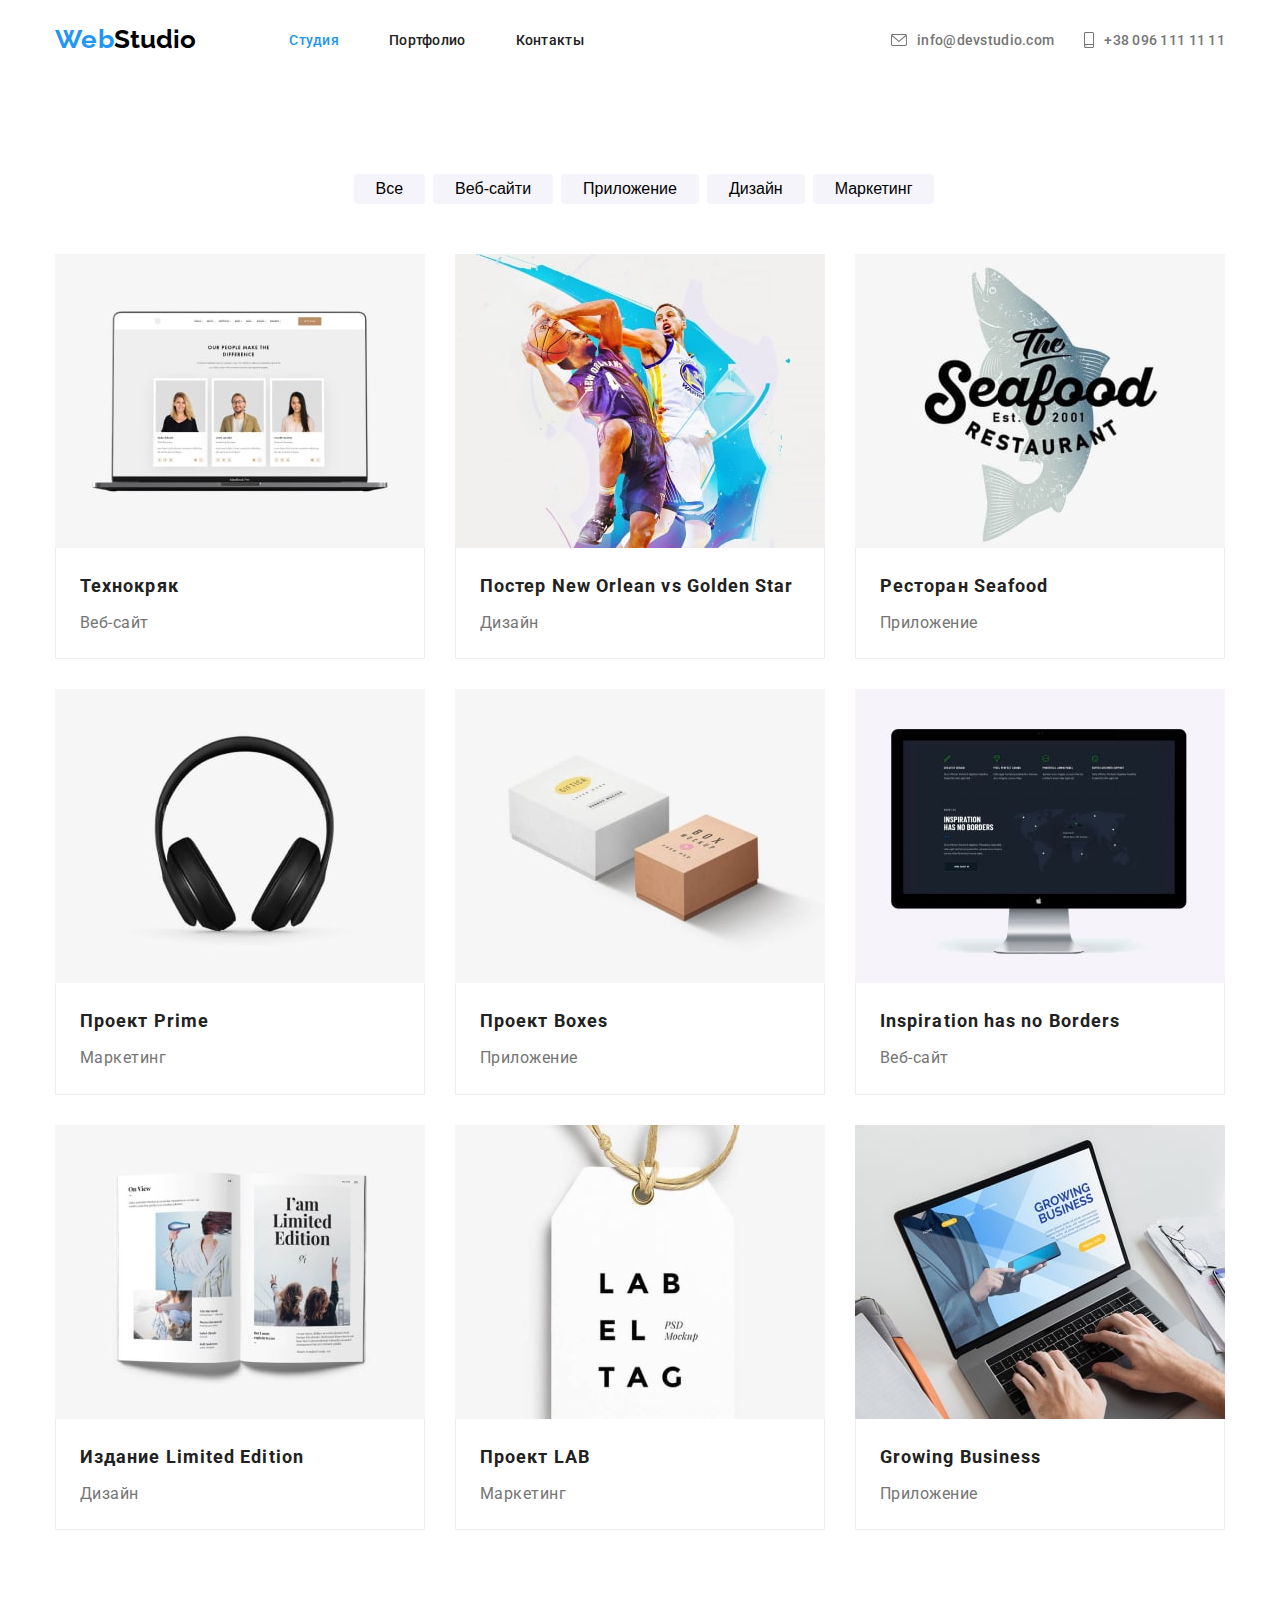
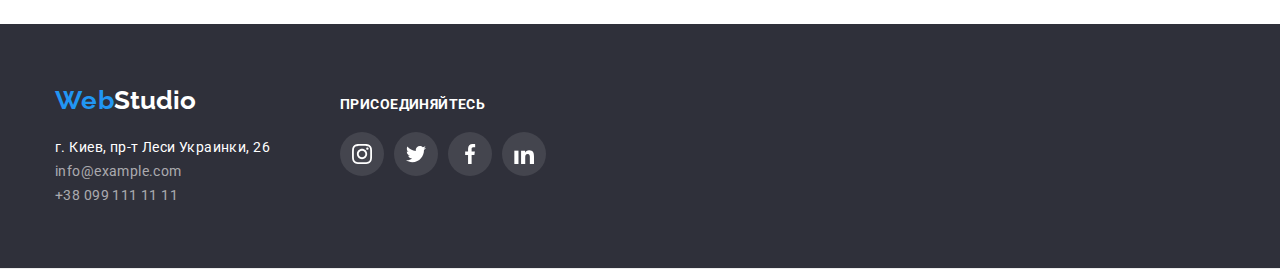
==== portfolio.html @ 3ed00088 "Add files via upload" ====
<!DOCTYPE html>
<html lang="en">
  <head>
    <meta charset="UTF-8" />
    <meta http-equiv="X-UA-Compatible" content="IE=edge" />
    <meta name="viewport" content="width=device-width, initial-scale=1.0" />
    <title>Document</title>
    <link rel="stylesheet" href="node_modules/modern-normalize/modern-normalize.css">
    <link rel="stylesheet" href="css/styles.css" />
       <link rel="stylesheet" href="node_modules/modern-normalize/modern-normalize.css">
 <link rel="preconnect" href="https://fonts.googleapis.com">
<link rel="preconnect" href="https://fonts.gstatic.com" crossorigin>
<link href="https://fonts.googleapis.com/css2?family=Raleway:wght@700&family=Roboto:wght@400;500;700;900&display=swap" rel="stylesheet">
  </head>
  <body>
        <header class="header">
 <div class="header-container">
      <nav class="nav">
        <a class="logo" href="#"><span class="logo-akcent">Web</span>Studio</a>
        <ul class="nav-list list ">
          <li><a class="nav-link active" href="./index.html">Студия</a></li>
          <li><a class="nav-link" href="./portfolio.html">Портфолио</a></li>
          <li><a class="nav-link" href="">Контакты</a></li>
        </ul>
      </nav>
      <ul class="contact-list">
        <li class="contact-item"> 
          <a class="contact-link" href=mailto:info@devstudio.com"
          > <svg class="contact-icon" width="16" height="12">
                  <use href="./images/icons.svg#icon-envelope-hover"></use>
                </svg>
          info@devstudio.com</a>  
              </li>
        <li class="contact-item">
                 <a class="contact-link" href="tel:+380961111111">  <svg class="contact-icon" width="10" height="16">
                  <use href="./images/icons.svg#icon-smartphone"></use>
                </svg> +38 096 111 11 11</a>
        </li>
      </ul>
      </div>
    <main>
      <section class="section ">
        <div class="container">
        <ul class="filter ">
          <li class="filter-item">
            <button class="filter-btn" type="button">Все</button>
          </li>
          <li class="filter-item">
            <button class="filter-btn" type="button">Веб-сайти</button>
          </li>
          <li class="filter-item">
            <button class="filter-btn" type="button">Приложение</button>
          </li>
          <li class="filter-item">
            <button class="filter-btn" type="button">Дизайн</button>
          </li>
          <li class="filter-item">
            <button class="filter-btn" type="button">Маркетинг</button>
          </li>
        </ul>
          
        <ul class="portfolio card-set">
          <li class="portfolio-item">
            <a href="">
            <img src="./images/portfolio/port_img_1.jpg" alt="презентація на ноутбуці" width="370" height="294"/>
            <div class="portfolio-text">
            <h3 class="portfolio-title">Технокряк</h3>
            <p class="portfolio-subtitle">Веб-сайт</p>
            </div>
            </a>
          </li>
          <li class="portfolio-item">
               <a href="">
            <img src="./images/portfolio/port_img_2.jpg" alt="постер" width="370" height="294"/>
             <div class="portfolio-text">
            <h3 class="portfolio-title">Постер New Orlean vs Golden Star</h3>
            <p class="portfolio-subtitle">Дизайн</p>
            </div>
           </a>
          </li>
          <li class="portfolio-item">
               <a href="">
            <img src="./images/portfolio/port_img_3.jpg" alt="ресторан" width="370" height="294"/>
             <div class="portfolio-text">
            <h3 class="portfolio-title">Ресторан Seafood</h3>
            <p class="portfolio-subtitle">Приложение</p>
            </div>
             </a>
          </li>
          <li class="portfolio-item">
               <a href="">
            <img src="./images/portfolio/port_img_4.jpg" alt="наушніки" width="370" height="294"/>
             <div class="portfolio-text">
            <h3 class="portfolio-title">Проект Prime</h3>
            <p class="portfolio-subtitle">Маркетинг</p>
            </div>
             </a>
          </li>
          <li class="portfolio-item">
               <a href="">
            <img src="./images/portfolio/port_img_5.jpg" alt="проект" width="370" height="294"/>
             <div class="portfolio-text">
            <h3 class="portfolio-title">Проект Boxes</h3>
            <p class="portfolio-subtitle">Приложение</p>
            </div>
             </a>
          </li>
          <li class="portfolio-item">
               <a href="">
            <img src="./images/portfolio/port_img_6.jpg" alt="монітор" width="370" height="294"/>
             <div class="portfolio-text">
            <h3 class="portfolio-title">Inspiration has no Borders</h3>
            <p class="portfolio-subtitle">Веб-сайт</p>
            </div>
             </a>
          </li>
          <li class="portfolio-item">
               <a href="">
            <img src="./images/portfolio/port_img_7.jpg" alt="книга" width="370" height="294"/>
             <div class="portfolio-text">
            <h3 class="portfolio-title">Издание Limited Edition</h3>
            <p class="portfolio-subtitle">Дизайн</p>
            </div>
             </a>
          </li>
          <li class="portfolio-item">
               <a href="">
            <img src="./images/portfolio/port_img_8.jpg" alt="ярлик" width="370" height="294"/>
             <div class="portfolio-text">
            <h3 class="portfolio-title">Проект LAB</h3>
            <p class="portfolio-subtitle">Маркетинг</p>
            </div>
             </a>
          </li>
          <li class="portfolio-item">
               <a href="">
            <img src="./images/portfolio/port_img_9.jpg" alt="друкує на ноутбуці" width="370" height="294"/> 
             <div class="portfolio-text">
            <h3 class="portfolio-title">Growing Business</h3>
            <p class="portfolio-subtitle">Приложение</p>
            </div>
             </a>
          </li>
        </ul>
        </div>
      </section>
    </main>
  <section class="footer">
    <footer class="container footer-all">
      <div >
      <a class="logo logo-white" href="#"><span class="logo-akcent">Web</span>Studio</a>
      <address>

        <ul >
          <li>
            <a
              class="footer-link"  target="_blank"  rel="noopener noreferrer" 
              href="https://www.google.com/maps/d/viewer?mid=10uSM3H-mIU3GznYo2szRIEphczw&hl=en_US&ll=50.42732700000001%2C30.538092&z=17"
              >г. Киев, пр-т Леси Украинки, 26</a
            >
          </li>
          <li><a class="footer-link link-transparency" href="mailto:info@example.com">info@example.com</a></li>
          <li><a class="footer-link link-transparency" href="tel:+380991111111">+38 099 111 11 11</a></li>
        </ul>
      </address>
      </div>
      <div class="footer-soc">
        <h2 class="footer-soc-title"> присоединяйтесь</h2>
       <ul class="team-soc-list">
              <li class="team-soc-item"><a href="" class="team-soc-link">
                <svg class="team-soc-icon icon-white" width="20" height="20">
                  <use href="./images/icons.svg#icon-team_logo_1"></use>
                </svg>
              </a></li>
              <li class="team-soc-item"><a href="" class="team-soc-link">
                 <svg class="team-soc-icon icon-white" width="20" height="20">
                  <use href="./images/icons.svg#icon-team_logo_2"></use>
                </svg>
              </a></li>
              <li class="team-soc-item"><a href="" class="team-soc-link">
                 <svg class="team-soc-icon icon-white" width="20" height="20">
                  <use href="./images/icons.svg#icon-team_logo_3"></use>
                </svg>
              </a></li>
              <li class="team-soc-item"><a href="" class="team-soc-link">
                 <svg class="team-soc-icon icon-white" width="20" height="20">
                  <use href="./images/icons.svg#icon-team_logo_4"></use>
                </svg>
              </a></li>
             </ul>
      </div>
    </footer>
    </section>
  </body>
</html>
---- css/styles.css ----
:root {
  --main-text-color: #757575;
  --additional-text-color: #212121;
  --accent-color: #2196f3;
  --white: #ffffff;
  --card-gap: 30px;
  --card-item: 3;
}
* {
  box-sizing: border-box;
}
/* font-family: 'Raleway', sans-serif; */
/* font-family: 'Roboto', sans-serif; */
body,
html {
  font-family: "Roboto";
  background-color: #ffffff;
  color: var(--main-text-color);
  margin: 0;
  padding: 0;
  box-sizing: border-box;
}

button {
  cursor: pointer;
}

a {
  text-decoration: none;
}

p,
h1,
h2,
h3,
h4,
h5,
h6,
ul {
  margin: 0;
  padding: 0;
}

ul {
  list-style: none;
}

img {
  display: block;
  min-width: 100px;
  height: auto;
}

.card-set {
  display: flex;
  flex-wrap: wrap;
  gap: var(--card-gap);
}

.logo {
  font-family: "Raleway", sans-serif;
  font-weight: 700;
  font-size: 26px;
  text-decoration: none;
  color: #000000;
}

.logo-akcent {
  font-family: "Raleway";
  font-weight: 700;
  font-size: 26px;
  line-height: 1.2;
  letter-spacing: 0.03em;
  color: var(--accent-color);
}

.logo-white {
  color: var(--white);
  margin-bottom: 20px;
  display: block;
}
.container {
  width: 1200px;
  margin: 0 auto;
  padding: 0 15px;
  box-sizing: border-box;
}
.header {
  border-bottom: 1px solid #ececec;
}
.header-container {
  width: 1200px;
  margin: 0 auto;
  padding: 0 15px;
  display: flex;
  justify-content: space-between;
  align-items: center;
}
.nav {
  display: flex;
  align-items: center;
}

.nav-list {
  display: flex;
  justify-content: center;
  gap: 50px;
  margin-left: 93px;
}

.contact-list {
  display: flex;
  justify-content: flex-end;
  gap: var(--card-gap);
}
/* .contact {
  display: flex;
} */
.benefits-list {
  display: flex;
  justify-content: space-between;
  /* margin-bottom: 94px; */
}
.section {
  padding: 94px 0;
}
.benefits-item {
  width: 270px;
  /* height: 101px; */
}
.nav-link {
  font-weight: 500;
  font-size: 14px;
  line-height: 1.15;
  letter-spacing: 0.02em;
  color: var(--additional-text-color);
  padding: 32px 0;
  display: flex;
}
.contact-link {
  font-weight: 500;
  font-size: 14px;
  line-height: 1.15;
  letter-spacing: 0.02em;
  color: var(--main-text-color);
  padding: 32px 0;
  display: flex;
  align-items: center;
}
.contact-icon {
  fill: #757575;
  margin-right: 10px;
}
.contact-item {
  display: flex;
  align-items: center;
}
.active {
  color: var(--accent-color);
}
.contact-link:hover,
.contact-link:focus {
  color: var(--accent-color);
}
.contact-link:hover .contact-icon,
.contact-link:focus .contact-icon {
  fill: var(--accent-color);
}
.nav-link:hover,
.nav-link:focus,
.footer-link:hover,
.footer-link:focus {
  color: var(--accent-color);
}
.button:hover,
.button:focus {
  background-color: #188ce8;
  color: #ffffff;
}
.filter-btn {
  border: none;
  background-color: #f5f4fa;
  color: #000000;
  border-radius: 4px;
  font-size: 16px;
  padding: 6px 22px;
}
.filter-btn:hover {
  box-shadow: 0px 3px 1px rgba(0, 0, 0, 0.1), 0px 1px 2px rgba(0, 0, 0, 0.08), 0px 2px 2px rgba(0, 0, 0, 0.12);
}
.filter-item:not(:last-child) {
  margin-right: 8px;
}
/* .filter-btn-active {
  border: none;
  background-color: var(--accent-color);
  color: var(--white);
  border-radius: 4px;
  font-size: 16px;
  padding: 6px 22px;
} */
.filter-btn:hover,
.filter-btn:focus {
  background-color: var(--accent-color);
  border: none;
  color: var(--white);
}
.hero {
  max-width: 1600px;
  height: 600px;
  margin-left: auto;
  margin-right: auto;
  /* background-color: #2f303a; */
  background-image: linear-gradient(rgba(47, 48, 58, 0.4), rgba(47, 48, 58, 0.4)), url(../images/hero_photo.jpg);
  padding: 200px 0;
  background-repeat: no-repeat;
  background-position: center;
  background-size: cover;
}
.hero-title {
  font-weight: 900;
  font-size: 44px;
  line-height: 1.36;
  text-align: center;
  letter-spacing: 0.06em;
  text-transform: uppercase;
  color: var(--white);
  margin-bottom: 30px;
}
.filter {
  font-weight: 500;
  font-size: 16px;
  line-height: 1.62;
  letter-spacing: 0.03em;
  color: var(--additional-text-color);
  display: flex;
  justify-content: center;
  margin-left: 8px;
  margin-bottom: 50px;
}
.button {
  background-color: var(--accent-color);
  color: var(--white);
  font-style: normal;
  font-weight: 700;
  font-size: 16px;
  line-height: 1.9;
  align-items: center;
  text-align: center;
  letter-spacing: 0.06em;
  border-radius: 4px;
  border: 0;
  margin: 0 auto;
  padding: 10px 32px;
  display: flex;
}
.benefits-background {
  width: 270px;
  height: 120px;
  background-color: #f5f4fa;
  margin-bottom: 30px;
  display: flex;
  align-items: center;
  justify-content: center;
}

.title {
  font-weight: 700;
  font-size: 14px;
  line-height: 1.14;
  letter-spacing: 0.03em;
  text-transform: uppercase;
  color: var(--additional-text-color);
  margin-bottom: 10px;
}
.benefits-icon {
  display: flex;
  align-items: center;
  justify-content: center;
}
.benefits-list .text {
  /* font-weight: 400; */
  font-size: 14px;
  line-height: 1.71;
  letter-spacing: 0.03em;
  color: var(--main-text-color);
}
/* заголовки першої сторінки */
.team {
  background-color: #f5f4fa;
  /* padding: 94px 0; */
}
.description-list {
  justify-content: space-between;
}
.description {
  /* margin-bottom: 80px; */
  padding-top: 0;
}
.subtitle {
  font-weight: 700;
  font-size: 36px;
  line-height: 1.16;
  text-align: center;
  letter-spacing: 0.03em;
  color: var(--additional-text-color);
  margin-bottom: 50px;
}
.team-list {
  justify-content: center;
}
.team-item {
  width: 270px;
  box-shadow: 0px 1px 3px rgba(0, 0, 0, 0.12), 0px 1px 1px rgba(0, 0, 0, 0.14), 0px 2px 1px rgba(0, 0, 0, 0.2);
  border-radius: 0px 0px 4px 4px;
}
.team-text {
  background-color: #ffffff;
  padding: 30px 0;
  text-align: center;
  /* display: flex;
  flex-direction: column;
  align-items: center; */
}
.team-name {
  font-weight: 500;
  font-size: 16px;
  line-height: 1.19;
  letter-spacing: 0.03em;
  color: var(--additional-text-color);
  margin-bottom: 10px;
}
.team-member-decription {
  font-size: 16px;
  line-height: 1.19;
  letter-spacing: 0.03em;
  color: var(--main-text-color);
  margin-bottom: 16px;
}
.team-soc-list {
  display: flex;
  justify-content: center;
}
.team-soc-item + .team-soc-item {
  margin-left: 10px;
}
.team-soc-link {
  width: 44px;
  height: 44px;
  border-radius: 50%;
  background-color: #fff;
  /* display: block; */
  display: flex;
  align-items: center;
  justify-content: center;
}
.team-soc-icon {
  fill: #afb1b8;
}
.team-soc-link:hover {
  background-color: #2196f3;
}
.team-soc-link:hover .team-soc-icon {
  fill: #fff;
}
.client-link {
  /* width: 170px;
  height: 92px; */
  /* border: 1px; */
  /* background-color: tomato; */
  /* display: flex;
  align-items: center;
  justify-content: center; */
}
.client-list {
  display: flex;
  justify-content: center;
  align-content: center;
}
.client-icon {
  fill: #afb1b8;
}
.client-item + .client-item {
  margin-left: 30px;
}
.client-item {
  width: 170px;
  /* padding: 16px 32px; */
  height: 92px;
  border: 1px solid #afb1b8;
  border-radius: 4px;
  box-sizing: border-box;
  display: flex;
  align-items: center;
  justify-content: center;
}
.client-item:hover {
  border: 1px solid #2196f3;
}
.client-item:hover .client-icon {
  fill: #2196f3;
}
.portfolio-item {
  width: 370px;
  box-sizing: border-box;
}
.portfolio-item:hover {
  box-shadow: 0px 1px 1px rgba(0, 0, 0, 0.12), 0px 4px 4px rgba(0, 0, 0, 0.06), 1px 4px 6px rgba(0, 0, 0, 0.16);
}
.portfolio-text {
  background-color: #ffffff;
  padding: 20px 24px;
  /* display: flex;
  flex-direction: column; */
  border: 1px solid #eeeeee;
  border-top: none;
}
.portfolio-title {
  font-weight: 700;
  font-size: 18px;
  line-height: 2;
  letter-spacing: 0.06em;
  color: var(--additional-text-color);
  margin-bottom: 4px;
}
.portfolio-subtitle {
  font-size: 16px;
  line-height: 1.9;
  letter-spacing: 0.03em;
  color: var(--main-text-color);
}
.footer-link {
  color: var(--white);
  font-style: normal;
  font-size: 14px;
  line-height: 1.7;
  letter-spacing: 0.03em;
}

/* border : 1px solid #000000; */

.footer-all {
  display: flex;
  align-items: baseline;
}
.footer-soc {
  /* display: flex; */
  margin-left: 70px;
  margin-top: 12px;
}
.footer-soc-title {
  font-family: "Roboto";
  font-style: normal;
  font-weight: 700;
  font-size: 14px;
  line-height: 16px;
  letter-spacing: 0.03em;
  color: #fff;
  margin-bottom: 20px;
  text-transform: uppercase;
}
.team-soc-link {
  background-color: rgba(255, 255, 255, 0.1);
}
.icon-white {
  fill: #fff;
}
.link-transparency {
  color: rgba(255, 255, 255, 0.6);
  margin-top: 9px;
}
.footer {
  background-color: #2f303a;
  text-decoration: none;
  padding: 60px 0;
}
/* .footer-link-text {
  color: var(--white);
  font-style: normal;
  font-size: 14px;
  line-height: 1.7;
  letter-spacing: 0.03em;
  text-shadow: #000 0px 0px 1px;
} */

.no-display {
  visibility: hidden;
}
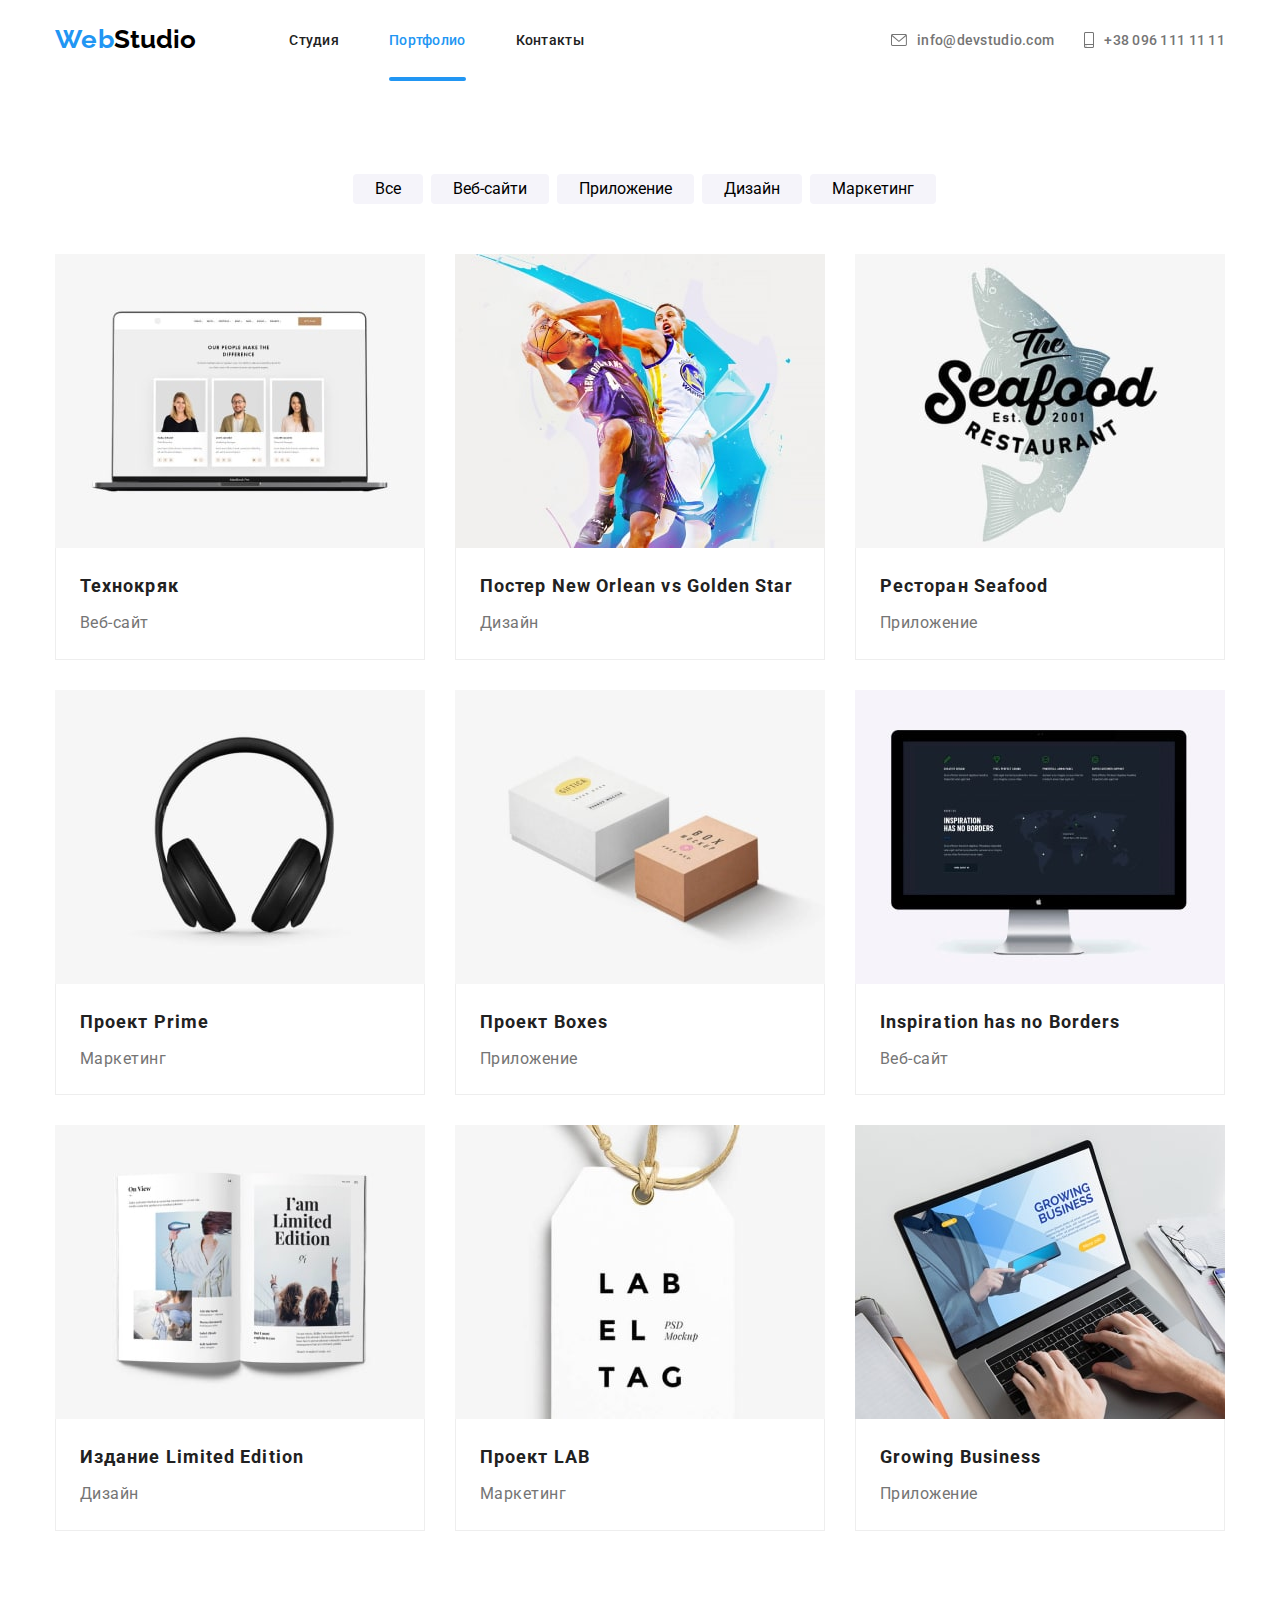
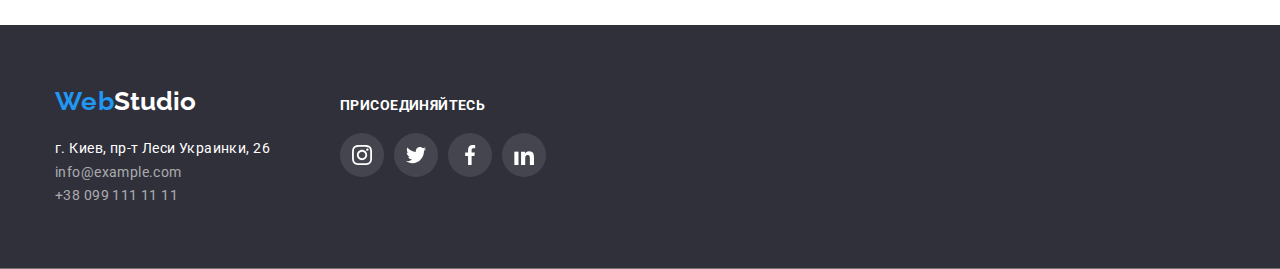
==== commit dd69cb73: "5.2" ====
--- a/portfolio.html
+++ b/portfolio.html
@@ -1,197 +1,247 @@
 <!DOCTYPE html>
 <html lang="en">
-  <head>
-    <meta charset="UTF-8" />
-    <meta http-equiv="X-UA-Compatible" content="IE=edge" />
-    <meta name="viewport" content="width=device-width, initial-scale=1.0" />
-    <title>Document</title>
-    <link rel="stylesheet" href="node_modules/modern-normalize/modern-normalize.css">
-    <link rel="stylesheet" href="css/styles.css" />
-       <link rel="stylesheet" href="node_modules/modern-normalize/modern-normalize.css">
- <link rel="preconnect" href="https://fonts.googleapis.com">
-<link rel="preconnect" href="https://fonts.gstatic.com" crossorigin>
-<link href="https://fonts.googleapis.com/css2?family=Raleway:wght@700&family=Roboto:wght@400;500;700;900&display=swap" rel="stylesheet">
-  </head>
-  <body>
-        <header class="header">
- <div class="header-container">
+
+<head>
+  <meta charset="UTF-8" />
+  <meta http-equiv="X-UA-Compatible" content="IE=edge" />
+  <meta name="viewport" content="width=device-width, initial-scale=1.0" />
+  <title>Document</title>
+  <link rel="stylesheet"
+    href="https://cdnjs.cloudflare.com/ajax/libs/modern-normalize/1.0.0/modern-normalize.min.css" />
+  <link rel="stylesheet" href="css/styles.css" />
+  <link rel="preconnect" href="https://fonts.googleapis.com">
+  <link rel="preconnect" href="https://fonts.gstatic.com" crossorigin>
+  <link href="https://fonts.googleapis.com/css2?family=Raleway:wght@700&family=Roboto:wght@400;500;700;900&display=swap"
+    rel="stylesheet">
+</head>
+
+<body>
+  <header class="header">
+    <div class="header__container header-liner">
       <nav class="nav">
         <a class="logo" href="#"><span class="logo-akcent">Web</span>Studio</a>
         <ul class="nav-list list ">
-          <li><a class="nav-link active" href="./index.html">Студия</a></li>
-          <li><a class="nav-link" href="./portfolio.html">Портфолио</a></li>
+          <li><a class="nav-link" href="./index.html">Студия</a></li>
+          <li><a class="nav-link active current" href="./portfolio.html">Портфолио</a></li>
           <li><a class="nav-link" href="">Контакты</a></li>
         </ul>
       </nav>
       <ul class="contact-list">
-        <li class="contact-item"> 
-          <a class="contact-link" href=mailto:info@devstudio.com"
-          > <svg class="contact-icon" width="16" height="12">
-                  <use href="./images/icons.svg#icon-envelope-hover"></use>
-                </svg>
-          info@devstudio.com</a>  
-              </li>
         <li class="contact-item">
-                 <a class="contact-link" href="tel:+380961111111">  <svg class="contact-icon" width="10" height="16">
-                  <use href="./images/icons.svg#icon-smartphone"></use>
-                </svg> +38 096 111 11 11</a>
+          <a class="contact-link" href="mailto:info@devstudio.com"> <svg class="contact-icon" width="16" height="12">
+              <use href="./images/icons.svg#icon-envelope-hover"></use>
+            </svg>
+            info@devstudio.com</a>
+        </li>
+        <li class="contact-item">
+          <a class="contact-link" href="tel:+380961111111"> <svg class="contact-icon" width="10" height="16">
+              <use href="./images/icons.svg#icon-smartphone"></use>
+            </svg> +38 096 111 11 11</a>
         </li>
       </ul>
-      </div>
+    </div>
     <main>
       <section class="section ">
         <div class="container">
-        <ul class="filter ">
-          <li class="filter-item">
-            <button class="filter-btn" type="button">Все</button>
-          </li>
-          <li class="filter-item">
-            <button class="filter-btn" type="button">Веб-сайти</button>
-          </li>
-          <li class="filter-item">
-            <button class="filter-btn" type="button">Приложение</button>
-          </li>
-          <li class="filter-item">
-            <button class="filter-btn" type="button">Дизайн</button>
-          </li>
-          <li class="filter-item">
-            <button class="filter-btn" type="button">Маркетинг</button>
-          </li>
-        </ul>
-          
-        <ul class="portfolio card-set">
-          <li class="portfolio-item">
-            <a href="">
-            <img src="./images/portfolio/port_img_1.jpg" alt="презентація на ноутбуці" width="370" height="294"/>
-            <div class="portfolio-text">
-            <h3 class="portfolio-title">Технокряк</h3>
-            <p class="portfolio-subtitle">Веб-сайт</p>
-            </div>
-            </a>
-          </li>
-          <li class="portfolio-item">
-               <a href="">
-            <img src="./images/portfolio/port_img_2.jpg" alt="постер" width="370" height="294"/>
-             <div class="portfolio-text">
-            <h3 class="portfolio-title">Постер New Orlean vs Golden Star</h3>
-            <p class="portfolio-subtitle">Дизайн</p>
-            </div>
-           </a>
-          </li>
-          <li class="portfolio-item">
-               <a href="">
-            <img src="./images/portfolio/port_img_3.jpg" alt="ресторан" width="370" height="294"/>
-             <div class="portfolio-text">
-            <h3 class="portfolio-title">Ресторан Seafood</h3>
-            <p class="portfolio-subtitle">Приложение</p>
-            </div>
-             </a>
-          </li>
-          <li class="portfolio-item">
-               <a href="">
-            <img src="./images/portfolio/port_img_4.jpg" alt="наушніки" width="370" height="294"/>
-             <div class="portfolio-text">
-            <h3 class="portfolio-title">Проект Prime</h3>
-            <p class="portfolio-subtitle">Маркетинг</p>
-            </div>
-             </a>
-          </li>
-          <li class="portfolio-item">
-               <a href="">
-            <img src="./images/portfolio/port_img_5.jpg" alt="проект" width="370" height="294"/>
-             <div class="portfolio-text">
-            <h3 class="portfolio-title">Проект Boxes</h3>
-            <p class="portfolio-subtitle">Приложение</p>
-            </div>
-             </a>
-          </li>
-          <li class="portfolio-item">
-               <a href="">
-            <img src="./images/portfolio/port_img_6.jpg" alt="монітор" width="370" height="294"/>
-             <div class="portfolio-text">
-            <h3 class="portfolio-title">Inspiration has no Borders</h3>
-            <p class="portfolio-subtitle">Веб-сайт</p>
-            </div>
-             </a>
-          </li>
-          <li class="portfolio-item">
-               <a href="">
-            <img src="./images/portfolio/port_img_7.jpg" alt="книга" width="370" height="294"/>
-             <div class="portfolio-text">
-            <h3 class="portfolio-title">Издание Limited Edition</h3>
-            <p class="portfolio-subtitle">Дизайн</p>
-            </div>
-             </a>
-          </li>
-          <li class="portfolio-item">
-               <a href="">
-            <img src="./images/portfolio/port_img_8.jpg" alt="ярлик" width="370" height="294"/>
-             <div class="portfolio-text">
-            <h3 class="portfolio-title">Проект LAB</h3>
-            <p class="portfolio-subtitle">Маркетинг</p>
-            </div>
-             </a>
-          </li>
-          <li class="portfolio-item">
-               <a href="">
-            <img src="./images/portfolio/port_img_9.jpg" alt="друкує на ноутбуці" width="370" height="294"/> 
-             <div class="portfolio-text">
-            <h3 class="portfolio-title">Growing Business</h3>
-            <p class="portfolio-subtitle">Приложение</p>
-            </div>
-             </a>
-          </li>
-        </ul>
+          <ul class="filter ">
+            <li class="filter-item">
+              <button class="filter-btn" type="button">Все</button>
+            </li>
+            <li class="filter-item">
+              <button class="filter-btn" type="button">Веб-сайти</button>
+            </li>
+            <li class="filter-item">
+              <button class="filter-btn" type="button">Приложение</button>
+            </li>
+            <li class="filter-item">
+              <button class="filter-btn" type="button">Дизайн</button>
+            </li>
+            <li class="filter-item">
+              <button class="filter-btn" type="button">Маркетинг</button>
+            </li>
+          </ul>
+          <ul class="portfolio card-set">
+            <li class="portfolio-item">
+              <a href="" class="portfolio-link">
+                <div class="portfolio-photo">
+                  <img src="./images/portfolio/port_img_1.jpg" alt="презентація на ноутбуці" width="370" height="294"/>
+                <div class="portfolio-hover"> 
+                   <p class="portfolio-hover-text">Ресурс предлагает комплексные предложения с разным уровнем функционала и сервисов. 
+                  Все это позволит посетителю получить исчерпывающие сведения о компании или частном лице.</p> </div>
+                </div> 
+ 
+              <div class="portfolio-text">
+                <h3 class="portfolio-title">Технокряк</h3>
+                <p class="portfolio-subtitle">Веб-сайт</p>
+              </div>
+              </a>
+            </li>
+            <li class="portfolio-item">
+              <a href="">
+                 <div class="portfolio-photo">
+                <img src="./images/portfolio/port_img_2.jpg" alt="постер" width="370" height="294" />
+                <div class="portfolio-hover"> 
+                   <p class="portfolio-hover-text">Ресурс предлагает комплексные предложения с разным уровнем функционала и сервисов. 
+                  Все это позволит посетителю получить исчерпывающие сведения о компании или частном лице.</p> </div>
+                </div>
+                <!-- <div class="portfolio-hover-text">
+                  <p class="qwerty">Ресурс предлагает комплексные предложения с разным уровнем функционала и сервисов. 
+                    Все это позволит посетителю получить исчерпывающие сведения о компании или частном лице.
+                  </p>
+                </div> -->
+                <div class="portfolio-text">
+                  <h3 class="portfolio-title">Постер New Orlean vs Golden Star</h3>
+                  <p class="portfolio-subtitle">Дизайн</p>
+                </div>
+              </a>
+            </li>
+            <li class="portfolio-item">
+              <a href="">
+                <div class="portfolio-photo">
+                <img src="./images/portfolio/port_img_3.jpg" alt="ресторан" width="370" height="294" />
+                 <div class="portfolio-hover"> 
+                   <p class="portfolio-hover-text">Ресурс предлагает комплексные предложения с разным уровнем функционала и сервисов. 
+                  Все это позволит посетителю получить исчерпывающие сведения о компании или частном лице.</p> </div>
+                </div>
+                <div class="portfolio-text">
+                  <h3 class="portfolio-title">Ресторан Seafood</h3>
+                  <p class="portfolio-subtitle">Приложение</p>
+                </div>
+              </a>
+            </li>
+            <li class="portfolio-item">
+              <a href="">
+                <div class="portfolio-photo">
+                <img src="./images/portfolio/port_img_4.jpg" alt="наушніки" width="370" height="294" />
+                 <div class="portfolio-hover"> 
+                   <p class="portfolio-hover-text">Ресурс предлагает комплексные предложения с разным уровнем функционала и сервисов. 
+                  Все это позволит посетителю получить исчерпывающие сведения о компании или частном лице.</p> </div>
+                </div>
+                <div class="portfolio-text">
+                  <h3 class="portfolio-title">Проект Prime</h3>
+                  <p class="portfolio-subtitle">Маркетинг</p>
+                </div>
+              </a>
+            </li>
+            <li class="portfolio-item">
+              <a href="">
+                 <div class="portfolio-photo">
+                <img src="./images/portfolio/port_img_5.jpg" alt="проект" width="370" height="294" />
+                 <div class="portfolio-hover"> 
+                   <p class="portfolio-hover-text">Ресурс предлагает комплексные предложения с разным уровнем функционала и сервисов. 
+                  Все это позволит посетителю получить исчерпывающие сведения о компании или частном лице.</p> </div>
+                </div>
+                <div class="portfolio-text">
+                  <h3 class="portfolio-title">Проект Boxes</h3>
+                  <p class="portfolio-subtitle">Приложение</p>
+                </div>
+              </a>
+            </li>
+            <li class="portfolio-item">
+              <a href="">
+                 <div class="portfolio-photo">
+                <img src="./images/portfolio/port_img_6.jpg" alt="монітор" width="370" height="294" />
+                 <div class="portfolio-hover"> 
+                   <p class="portfolio-hover-text">Ресурс предлагает комплексные предложения с разным уровнем функционала и сервисов. 
+                  Все это позволит посетителю получить исчерпывающие сведения о компании или частном лице.</p> </div>
+                </div>
+                <div class="portfolio-text">
+                  <h3 class="portfolio-title">Inspiration has no Borders</h3>
+                  <p class="portfolio-subtitle">Веб-сайт</p>
+                </div>
+              </a>
+            </li>
+            <li class="portfolio-item">
+              <a href="">
+                 <div class="portfolio-photo">
+                <img src="./images/portfolio/port_img_7.jpg" alt="книга" width="370" height="294" />
+                 <div class="portfolio-hover"> 
+                   <p class="portfolio-hover-text">Ресурс предлагает комплексные предложения с разным уровнем функционала и сервисов. 
+                  Все это позволит посетителю получить исчерпывающие сведения о компании или частном лице.</p> </div>
+                </div>
+                <div class="portfolio-text">
+                  <h3 class="portfolio-title">Издание Limited Edition</h3>
+                  <p class="portfolio-subtitle">Дизайн</p>
+                </div>
+              </a>
+            </li>
+            <li class="portfolio-item">
+              <a href="">
+                 <div class="portfolio-photo">
+                <img src="./images/portfolio/port_img_8.jpg" alt="ярлик" width="370" height="294" /> 
+                <div class="portfolio-hover"> 
+                   <p class="portfolio-hover-text">Ресурс предлагает комплексные предложения с разным уровнем функционала и сервисов. 
+                  Все это позволит посетителю получить исчерпывающие сведения о компании или частном лице.</p> </div>
+                </div>
+                <div class="portfolio-text">
+                  <h3 class="portfolio-title">Проект LAB</h3>
+                  <p class="portfolio-subtitle">Маркетинг</p>
+                </div>
+              </a>
+            </li>
+            <li class="portfolio-item">
+              <a href="">
+                 <div class="portfolio-photo">
+                <img src="./images/portfolio/port_img_9.jpg" alt="друкує на ноутбуці" width="370" height="294" />
+                 <div class="portfolio-hover"> 
+                   <p class="portfolio-hover-text">Ресурс предлагает комплексные предложения с разным уровнем функционала и сервисов. 
+                  Все это позволит посетителю получить исчерпывающие сведения о компании или частном лице.</p> </div>
+                </div>
+                <div class="portfolio-text">
+                  <h3 class="portfolio-title">Growing Business</h3>
+                  <p class="portfolio-subtitle">Приложение</p>
+                </div>
+              </a>
+            </li>
+          </ul>
         </div>
       </section>
     </main>
-  <section class="footer">
-    <footer class="container footer-all">
-      <div >
-      <a class="logo logo-white" href="#"><span class="logo-akcent">Web</span>Studio</a>
-      <address>
+    <section class="footer">
+      <div class="container">
+        <footer class="footer-all">
+          <div>
+            <a class="logo logo-white" href="#"><span class="logo-akcent">Web</span>Studio</a>
+            <address>
 
-        <ul >
-          <li>
-            <a
-              class="footer-link"  target="_blank"  rel="noopener noreferrer" 
-              href="https://www.google.com/maps/d/viewer?mid=10uSM3H-mIU3GznYo2szRIEphczw&hl=en_US&ll=50.42732700000001%2C30.538092&z=17"
-              >г. Киев, пр-т Леси Украинки, 26</a
-            >
-          </li>
-          <li><a class="footer-link link-transparency" href="mailto:info@example.com">info@example.com</a></li>
-          <li><a class="footer-link link-transparency" href="tel:+380991111111">+38 099 111 11 11</a></li>
-        </ul>
-      </address>
+              <ul>
+                <li>
+                  <a class="footer-link" target="_blank" rel="noopener noreferrer"
+                    href="https://www.google.com/maps/d/viewer?mid=10uSM3H-mIU3GznYo2szRIEphczw&hl=en_US&ll=50.42732700000001%2C30.538092&z=17">г.
+                    Киев, пр-т Леси Украинки, 26</a>
+                </li>
+                <li><a class="footer-link link-transparency" href="mailto:info@example.com">info@example.com</a></li>
+                <li><a class="footer-link link-transparency" href="tel:+380991111111">+38 099 111 11 11</a></li>
+              </ul>
+            </address>
+          </div>
+          <div class="footer-soc">
+            <h2 class="footer-soc-title"> присоединяйтесь</h2>
+            <ul class="team-soc-list">
+              <li class="team-soc-item"><a href="" class="team-soc-link">
+                  <svg class="team-soc-icon icon-white" width="20" height="20">
+                    <use href="./images/icons.svg#icon-team_logo_1"></use>
+                  </svg>
+                </a></li>
+              <li class="team-soc-item"><a href="" class="team-soc-link">
+                  <svg class="team-soc-icon icon-white" width="20" height="20">
+                    <use href="./images/icons.svg#icon-team_logo_2"></use>
+                  </svg>
+                </a></li>
+              <li class="team-soc-item"><a href="" class="team-soc-link">
+                  <svg class="team-soc-icon icon-white" width="20" height="20">
+                    <use href="./images/icons.svg#icon-team_logo_3"></use>
+                  </svg>
+                </a></li>
+              <li class="team-soc-item"><a href="" class="team-soc-link">
+                  <svg class="team-soc-icon icon-white" width="20" height="20">
+                    <use href="./images/icons.svg#icon-team_logo_4"></use>
+                  </svg>
+                </a></li>
+            </ul>
+          </div>
+        </footer>
       </div>
-      <div class="footer-soc">
-        <h2 class="footer-soc-title"> присоединяйтесь</h2>
-       <ul class="team-soc-list">
-              <li class="team-soc-item"><a href="" class="team-soc-link">
-                <svg class="team-soc-icon icon-white" width="20" height="20">
-                  <use href="./images/icons.svg#icon-team_logo_1"></use>
-                </svg>
-              </a></li>
-              <li class="team-soc-item"><a href="" class="team-soc-link">
-                 <svg class="team-soc-icon icon-white" width="20" height="20">
-                  <use href="./images/icons.svg#icon-team_logo_2"></use>
-                </svg>
-              </a></li>
-              <li class="team-soc-item"><a href="" class="team-soc-link">
-                 <svg class="team-soc-icon icon-white" width="20" height="20">
-                  <use href="./images/icons.svg#icon-team_logo_3"></use>
-                </svg>
-              </a></li>
-              <li class="team-soc-item"><a href="" class="team-soc-link">
-                 <svg class="team-soc-icon icon-white" width="20" height="20">
-                  <use href="./images/icons.svg#icon-team_logo_4"></use>
-                </svg>
-              </a></li>
-             </ul>
-      </div>
-    </footer>
     </section>
-  </body>
-</html>
-
-
+</body>
+</html>--- a/css/styles.css
+++ b/css/styles.css
@@ -5,6 +5,7 @@
   --white: #ffffff;
   --card-gap: 30px;
   --card-item: 3;
+  --transition: 250ms cubic-bezier(0.4, 0, 0.2, 1);
 }
 * {
   box-sizing: border-box;
@@ -18,7 +19,6 @@
   color: var(--main-text-color);
   margin: 0;
   padding: 0;
-  box-sizing: border-box;
 }
 
 button {
@@ -83,12 +83,11 @@
   width: 1200px;
   margin: 0 auto;
   padding: 0 15px;
-  box-sizing: border-box;
 }
 .header {
-  border-bottom: 1px solid #ececec;
-}
-.header-container {
+  border-bottom: 1px solid #787474;
+}
+.header__container {
   width: 1200px;
   margin: 0 auto;
   padding: 0 15px;
@@ -96,6 +95,10 @@
   justify-content: space-between;
   align-items: center;
 }
+/* .header-liner {
+  width: auto;
+  border: 1px solid #ececec;
+} */
 .nav {
   display: flex;
   align-items: center;
@@ -107,26 +110,19 @@
   gap: 50px;
   margin-left: 93px;
 }
-
-.contact-list {
-  display: flex;
-  justify-content: flex-end;
-  gap: var(--card-gap);
-}
-/* .contact {
-  display: flex;
-} */
-.benefits-list {
-  display: flex;
-  justify-content: space-between;
-  /* margin-bottom: 94px; */
-}
-.section {
-  padding: 94px 0;
-}
-.benefits-item {
-  width: 270px;
-  /* height: 101px; */
+.nav-indicator {
+  position: absolute;
+  bottom: 0;
+  width: 48px;
+  height: 4px;
+  border-radius: 2px;
+  background-color: #2196f3;
+  opacity: 0;
+}
+.nav-item {
+  position: relative;
+  display: flex;
+  justify-content: center;
 }
 .nav-link {
   font-weight: 500;
@@ -136,6 +132,52 @@
   color: var(--additional-text-color);
   padding: 32px 0;
   display: flex;
+  transition: color 250ms cubic-bezier(0.4, 0, 0.2, 1);
+  position: relative;
+}
+.current::after {
+  content: "";
+  position: absolute;
+  bottom: -1px;
+  left: 0;
+  width: 100%;
+  height: 4px;
+
+  background-color: var(--accent-color);
+  border-radius: 2px;
+}
+
+/* transition: background 2500ms cubic-bezier(0.4, 0, 0.2, 1); */
+/* .nav-link:hover, */
+/* .nav-link:focus .nav-indicator {
+}
+.nav-item:focus .nav-indicator {
+  background: red;
+} */
+/* .nav-item:hover .nav-indicator {
+  opacity: 1;
+  transition: opacity 2500ms cubic-bezier(0.4, 0, 0.2, 1);
+} */
+
+.contact-list {
+  display: flex;
+  justify-content: flex-end;
+  gap: var(--card-gap);
+}
+/* .contact {
+  display: flex;
+} */
+.benefits-list {
+  display: flex;
+  justify-content: space-between;
+  /* margin-bottom: 94px; */
+}
+.section {
+  padding: 94px 0;
+}
+.benefits-item {
+  width: 270px;
+  /* height: 101px; */
 }
 .contact-link {
   font-weight: 500;
@@ -146,6 +188,7 @@
   padding: 32px 0;
   display: flex;
   align-items: center;
+  transition: color 250ms cubic-bezier(0.4, 0, 0.2, 1);
 }
 .contact-icon {
   fill: #757575;
@@ -157,6 +200,7 @@
 }
 .active {
   color: var(--accent-color);
+  opacity: 1;
 }
 .contact-link:hover,
 .contact-link:focus {
@@ -184,6 +228,7 @@
   border-radius: 4px;
   font-size: 16px;
   padding: 6px 22px;
+  transition: background-color 250ms cubic-bezier(0.4, 0, 0.2, 1);
 }
 .filter-btn:hover {
   box-shadow: 0px 3px 1px rgba(0, 0, 0, 0.1), 0px 1px 2px rgba(0, 0, 0, 0.08), 0px 2px 2px rgba(0, 0, 0, 0.12);
@@ -253,6 +298,7 @@
   margin: 0 auto;
   padding: 10px 32px;
   display: flex;
+  transition: color 250ms cubic-bezier(0.4, 0, 0.2, 1);
 }
 .benefits-background {
   width: 270px;
@@ -296,6 +342,29 @@
 .description {
   /* margin-bottom: 80px; */
   padding-top: 0;
+}
+
+.image-bloc {
+  position: relative;
+}
+.description-subtitle {
+  position: absolute;
+  bottom: 0;
+  width: 370px;
+  height: 70px;
+  background-color: rgb(47, 48, 58, 0.8);
+  display: flex;
+  justify-content: center;
+  align-items: center;
+}
+.description-text {
+  color: var(--white);
+  font-family: "Roboto";
+  font-weight: 700;
+  font-size: 14px;
+  line-height: 16px;
+  letter-spacing: 0.03em;
+  text-transform: uppercase;
 }
 .subtitle {
   font-weight: 700;
@@ -349,13 +418,14 @@
   height: 44px;
   border-radius: 50%;
   background-color: #fff;
-  /* display: block; */
-  display: flex;
-  align-items: center;
-  justify-content: center;
+  display: flex;
+  align-items: center;
+  justify-content: center;
+  transition: background-color 250ms cubic-bezier(0.4, 0, 0.2, 1);
 }
 .team-soc-icon {
   fill: #afb1b8;
+  transition: fill 250ms cubic-bezier(0.4, 0, 0.2, 1);
 }
 .team-soc-link:hover {
   background-color: #2196f3;
@@ -379,6 +449,7 @@
 }
 .client-icon {
   fill: #afb1b8;
+  transition: fill 250ms cubic-bezier(0.4, 0, 0.2, 1);
 }
 .client-item + .client-item {
   margin-left: 30px;
@@ -389,7 +460,6 @@
   height: 92px;
   border: 1px solid #afb1b8;
   border-radius: 4px;
-  box-sizing: border-box;
   display: flex;
   align-items: center;
   justify-content: center;
@@ -401,12 +471,81 @@
   fill: #2196f3;
 }
 .portfolio-item {
+  /* position: relative; */
+  /* overflow: hidden; */
   width: 370px;
-  box-sizing: border-box;
-}
+  transition: 250ms cubic-bezier(0.4, 0, 0.2, 1);
+}
+.portfolio-photo {
+  position: relative;
+  overflow: hidden;
+}
+.portfolio-hover {
+  position: absolute;
+  transform: translateY(0px);
+  width: 370px;
+  height: 294px;
+  background-color: rgba(33, 150, 243, 0.9);
+  display: flex;
+  align-items: center;
+  text-align: center;
+  transition: transform 250ms cubic-bezier(0.4, 0, 0.2, 1);
+}
+.portfolio-item:hover .portfolio-hover {
+  transform: translateY(-294px);
+  /* overflow: hidden; */
+}
+/*
+ .portfolio-link {
+  position: relative;
+} */
 .portfolio-item:hover {
   box-shadow: 0px 1px 1px rgba(0, 0, 0, 0.12), 0px 4px 4px rgba(0, 0, 0, 0.06), 1px 4px 6px rgba(0, 0, 0, 0.16);
 }
+/* .portfolio-hover {
+  position: absolute;
+  transform: translateY(294px);
+  width: 370px;
+  height: 294px;
+  background-color: rgba(33, 150, 243, 0.9);
+  display: flex;
+  align-items: center;
+  text-align: center;
+  /* padding: 63px 24px; */
+/* transition: transform 250ms cubic-bezier(0.4, 0, 0.2, 1);
+}*/
+
+.portfolio-hover-text {
+  font-style: normal;
+  font-weight: 400;
+  font-size: 18px;
+  line-height: 1.56;
+  letter-spacing: 0.03em;
+  color: #ffffff;
+  position: absolute;
+  /* top: 50%;
+  left: 0%; */
+  width: 100%;
+  height: 294px;
+  display: flex;
+  justify-content: center;
+  align-items: center;
+
+  /* font-style: normal;
+  font-weight: 400;
+  font-size: 18px;
+  line-height: 1.56;
+  letter-spacing: 0.03em;
+  position: absolute;
+  top: 0%;
+  left: 0%;
+  width: 100%;
+  height: 294px;
+  display: flex;
+  justify-content: center;
+  align-items: center; */
+}
+
 .portfolio-text {
   background-color: #ffffff;
   padding: 20px 24px;
@@ -483,6 +622,55 @@
   text-shadow: #000 0px 0px 1px;
 } */
 
-.no-display {
+.visually-hidden {
+  /* visibility: hidden; */
+  display: none;
+}
+.is-hidden {
+  opacity: 0;
   visibility: hidden;
-}
+  pointer-events: none;
+}
+.backdrop {
+  position: fixed;
+  top: 0;
+  left: 0;
+  width: 100%;
+  height: 100%;
+  background-color: rgba(0, 0, 0, 0.2);
+  transition: opacity 250ms cubic-bezier(0.4, 0, 0.2, 1);
+}
+.modal {
+  position: absolute;
+  min-width: 540px;
+  height: 540px;
+  background-color: #fff;
+  top: 50%;
+  left: 50%;
+  transform: translate(-50%, -50%);
+  transition: transform 25ms cubic-bezier(0.4, 0, 0.2, 1);
+  border-radius: 4px;
+  padding: 10px;
+}
+.modal-button {
+  display: block;
+  width: 30px;
+  height: 30px;
+  border-radius: 50%;
+  border: 1px solid rgba(0, 0, 0, 0.1);
+  background-color: #fff;
+  display: flex;
+  justify-content: center;
+  align-items: center;
+}
+
+.modal-navigation {
+  display: flex;
+  justify-content: flex-end;
+}
+
+/* .modal-button-icon {
+  /* position: absolute;
+  top: 10px;
+  right: 10px; */
+/* } */
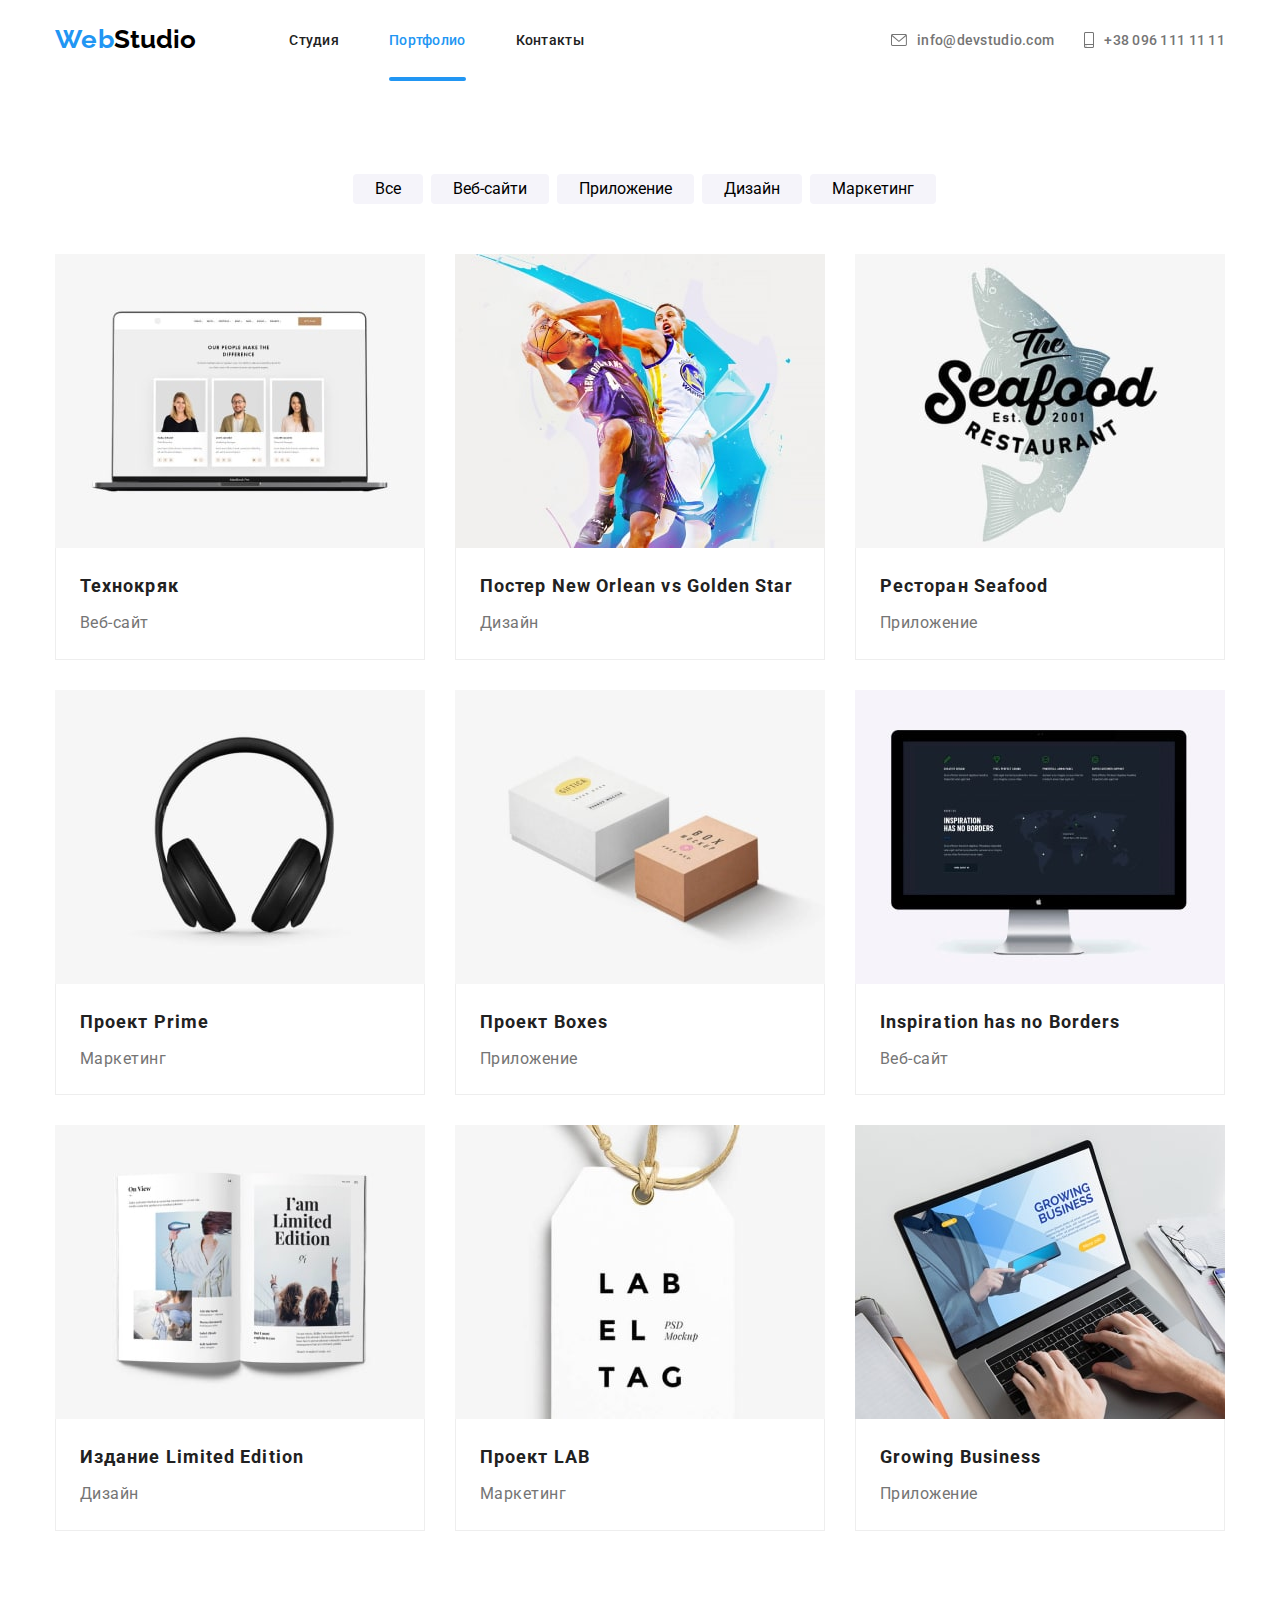
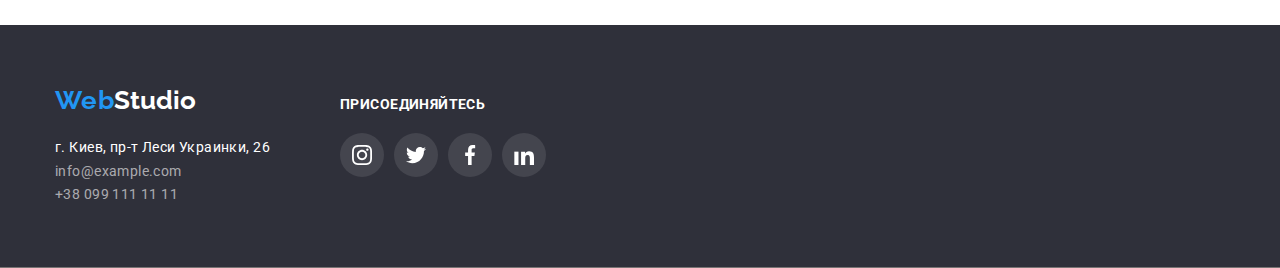
==== commit 3a2c5223: "finish" ====
--- a/portfolio.html
+++ b/portfolio.html
@@ -77,7 +77,7 @@
               </a>
             </li>
             <li class="portfolio-item">
-              <a href="">
+              <a href="" class="portfolio-link">
                  <div class="portfolio-photo">
                 <img src="./images/portfolio/port_img_2.jpg" alt="постер" width="370" height="294" />
                 <div class="portfolio-hover"> 
@@ -96,7 +96,7 @@
               </a>
             </li>
             <li class="portfolio-item">
-              <a href="">
+              <a href="" class="portfolio-link">
                 <div class="portfolio-photo">
                 <img src="./images/portfolio/port_img_3.jpg" alt="ресторан" width="370" height="294" />
                  <div class="portfolio-hover"> 
@@ -110,7 +110,7 @@
               </a>
             </li>
             <li class="portfolio-item">
-              <a href="">
+              <a href="" class="portfolio-link">
                 <div class="portfolio-photo">
                 <img src="./images/portfolio/port_img_4.jpg" alt="наушніки" width="370" height="294" />
                  <div class="portfolio-hover"> 
@@ -124,7 +124,7 @@
               </a>
             </li>
             <li class="portfolio-item">
-              <a href="">
+              <a href="" class="portfolio-link">
                  <div class="portfolio-photo">
                 <img src="./images/portfolio/port_img_5.jpg" alt="проект" width="370" height="294" />
                  <div class="portfolio-hover"> 
@@ -138,7 +138,7 @@
               </a>
             </li>
             <li class="portfolio-item">
-              <a href="">
+              <a href="" class="portfolio-link">
                  <div class="portfolio-photo">
                 <img src="./images/portfolio/port_img_6.jpg" alt="монітор" width="370" height="294" />
                  <div class="portfolio-hover"> 
@@ -152,7 +152,7 @@
               </a>
             </li>
             <li class="portfolio-item">
-              <a href="">
+              <a href="" class="portfolio-link">
                  <div class="portfolio-photo">
                 <img src="./images/portfolio/port_img_7.jpg" alt="книга" width="370" height="294" />
                  <div class="portfolio-hover"> 
@@ -166,7 +166,7 @@
               </a>
             </li>
             <li class="portfolio-item">
-              <a href="">
+              <a href="" class="portfolio-link">
                  <div class="portfolio-photo">
                 <img src="./images/portfolio/port_img_8.jpg" alt="ярлик" width="370" height="294" /> 
                 <div class="portfolio-hover"> 
@@ -180,7 +180,7 @@
               </a>
             </li>
             <li class="portfolio-item">
-              <a href="">
+              <a href="" class="portfolio-link">
                  <div class="portfolio-photo">
                 <img src="./images/portfolio/port_img_9.jpg" alt="друкує на ноутбуці" width="370" height="294" />
                  <div class="portfolio-hover"> 
@@ -197,51 +197,50 @@
         </div>
       </section>
     </main>
-    <section class="footer">
-      <div class="container">
-        <footer class="footer-all">
-          <div>
-            <a class="logo logo-white" href="#"><span class="logo-akcent">Web</span>Studio</a>
-            <address>
-
-              <ul>
-                <li>
-                  <a class="footer-link" target="_blank" rel="noopener noreferrer"
-                    href="https://www.google.com/maps/d/viewer?mid=10uSM3H-mIU3GznYo2szRIEphczw&hl=en_US&ll=50.42732700000001%2C30.538092&z=17">г.
-                    Киев, пр-т Леси Украинки, 26</a>
-                </li>
-                <li><a class="footer-link link-transparency" href="mailto:info@example.com">info@example.com</a></li>
-                <li><a class="footer-link link-transparency" href="tel:+380991111111">+38 099 111 11 11</a></li>
-              </ul>
-            </address>
-          </div>
-          <div class="footer-soc">
-            <h2 class="footer-soc-title"> присоединяйтесь</h2>
-            <ul class="team-soc-list">
-              <li class="team-soc-item"><a href="" class="team-soc-link">
-                  <svg class="team-soc-icon icon-white" width="20" height="20">
-                    <use href="./images/icons.svg#icon-team_logo_1"></use>
-                  </svg>
-                </a></li>
-              <li class="team-soc-item"><a href="" class="team-soc-link">
-                  <svg class="team-soc-icon icon-white" width="20" height="20">
-                    <use href="./images/icons.svg#icon-team_logo_2"></use>
-                  </svg>
-                </a></li>
-              <li class="team-soc-item"><a href="" class="team-soc-link">
-                  <svg class="team-soc-icon icon-white" width="20" height="20">
-                    <use href="./images/icons.svg#icon-team_logo_3"></use>
-                  </svg>
-                </a></li>
-              <li class="team-soc-item"><a href="" class="team-soc-link">
-                  <svg class="team-soc-icon icon-white" width="20" height="20">
-                    <use href="./images/icons.svg#icon-team_logo_4"></use>
-                  </svg>
-                </a></li>
-            </ul>
-          </div>
-        </footer>
+    <footer class="footer">
+      <div class="container footer-all">
+        <div class="">
+      <a class="logo logo-white" href="#"><span class="logo-akcent">Web</span>Studio</a>
+      <address>
+        <ul >
+          <li>
+            <a
+              class="footer-link"  target="_blank"  rel="noopener noreferrer" 
+              href="https://www.google.com/maps/d/viewer?mid=10uSM3H-mIU3GznYo2szRIEphczw&hl=en_US&ll=50.42732700000001%2C30.538092&z=17"
+              >г. Киев, пр-т Леси Украинки, 26</a
+            >
+          </li>
+          <li><a class="footer-link link-transparency" href="mailto:info@example.com">info@example.com</a></li>
+          <li><a class="footer-link link-transparency" href="tel:+380991111111">+38 099 111 11 11</a></li>
+        </ul>
+      </address>
       </div>
-    </section>
+      <div class="footer-soc">
+        <h2 class="footer-soc-title"> присоединяйтесь</h2>
+       <ul class="team-soc-list">
+              <li class="team-soc-item"><a href="" class="team-soc-link">
+                <svg class="team-soc-icon icon-white" width="20" height="20">
+                  <use href="./images/icons.svg#icon-team_logo_1"></use>
+                </svg>
+              </a></li>
+              <li class="team-soc-item"><a href="" class="team-soc-link">
+                 <svg class="team-soc-icon icon-white" width="20" height="20">
+                  <use href="./images/icons.svg#icon-team_logo_2"></use>
+                </svg>
+              </a></li>
+              <li class="team-soc-item"><a href="" class="team-soc-link">
+                 <svg class="team-soc-icon icon-white" width="20" height="20">
+                  <use href="./images/icons.svg#icon-team_logo_3"></use>
+                </svg>
+              </a></li>
+              <li class="team-soc-item"><a href="" class="team-soc-link">
+                 <svg class="team-soc-icon icon-white" width="20" height="20">
+                  <use href="./images/icons.svg#icon-team_logo_4"></use>
+                </svg>
+              </a></li>
+             </ul>
+      </div>
+      </div>
+    </footer>
 </body>
 </html>--- a/css/styles.css
+++ b/css/styles.css
@@ -27,6 +27,7 @@
 
 a {
   text-decoration: none;
+  font-style: normal;
 }
 
 p,
@@ -193,6 +194,7 @@
 .contact-icon {
   fill: #757575;
   margin-right: 10px;
+  transition: color 250ms cubic-bezier(0.4, 0, 0.2, 1);
 }
 .contact-item {
   display: flex;
@@ -216,10 +218,26 @@
 .footer-link:focus {
   color: var(--accent-color);
 }
+.button {
+  background-color: var(--accent-color);
+  color: var(--white);
+  font-style: normal;
+  font-weight: 700;
+  font-size: 16px;
+  line-height: 1.9;
+  align-items: center;
+  text-align: center;
+  letter-spacing: 0.06em;
+  border-radius: 4px;
+  border: 0;
+  margin: 0 auto;
+  padding: 10px 32px;
+  display: flex;
+  transition: background-color 250ms cubic-bezier(0.4, 0, 0.2, 1);
+}
 .button:hover,
 .button:focus {
   background-color: #188ce8;
-  color: #ffffff;
 }
 .filter-btn {
   border: none;
@@ -228,10 +246,7 @@
   border-radius: 4px;
   font-size: 16px;
   padding: 6px 22px;
-  transition: background-color 250ms cubic-bezier(0.4, 0, 0.2, 1);
-}
-.filter-btn:hover {
-  box-shadow: 0px 3px 1px rgba(0, 0, 0, 0.1), 0px 1px 2px rgba(0, 0, 0, 0.08), 0px 2px 2px rgba(0, 0, 0, 0.12);
+  transition: 250ms cubic-bezier(0.4, 0, 0.2, 1);
 }
 .filter-item:not(:last-child) {
   margin-right: 8px;
@@ -249,6 +264,7 @@
   background-color: var(--accent-color);
   border: none;
   color: var(--white);
+  box-shadow: 0px 3px 1px rgba(0, 0, 0, 0.1), 0px 1px 2px rgba(0, 0, 0, 0.08), 0px 2px 2px rgba(0, 0, 0, 0.12);
 }
 .hero {
   max-width: 1600px;
@@ -256,7 +272,7 @@
   margin-left: auto;
   margin-right: auto;
   /* background-color: #2f303a; */
-  background-image: linear-gradient(rgba(47, 48, 58, 0.4), rgba(47, 48, 58, 0.4)), url(../images/hero_photo.jpg);
+  background-image: linear-gradient(rgba(47, 48, 58, 0.4), rgba(47, 48, 58, 0.4)), url(../images/hero.jpg);
   padding: 200px 0;
   background-repeat: no-repeat;
   background-position: center;
@@ -283,23 +299,7 @@
   margin-left: 8px;
   margin-bottom: 50px;
 }
-.button {
-  background-color: var(--accent-color);
-  color: var(--white);
-  font-style: normal;
-  font-weight: 700;
-  font-size: 16px;
-  line-height: 1.9;
-  align-items: center;
-  text-align: center;
-  letter-spacing: 0.06em;
-  border-radius: 4px;
-  border: 0;
-  margin: 0 auto;
-  padding: 10px 32px;
-  display: flex;
-  transition: color 250ms cubic-bezier(0.4, 0, 0.2, 1);
-}
+
 .benefits-background {
   width: 270px;
   height: 120px;
@@ -359,7 +359,6 @@
 }
 .description-text {
   color: var(--white);
-  font-family: "Roboto";
   font-weight: 700;
   font-size: 14px;
   line-height: 16px;
@@ -428,7 +427,7 @@
   transition: fill 250ms cubic-bezier(0.4, 0, 0.2, 1);
 }
 .team-soc-link:hover {
-  background-color: #2196f3;
+  background-color: var(--accent-color);
 }
 .team-soc-link:hover .team-soc-icon {
   fill: #fff;
@@ -449,7 +448,7 @@
 }
 .client-icon {
   fill: #afb1b8;
-  transition: fill 250ms cubic-bezier(0.4, 0, 0.2, 1);
+  transition: fill 2500ms cubic-bezier(0.4, 0, 0.2, 1);
 }
 .client-item + .client-item {
   margin-left: 30px;
@@ -463,17 +462,20 @@
   display: flex;
   align-items: center;
   justify-content: center;
+  transition: border 250ms cubic-bezier(0.4, 0, 0.2, 1);
 }
 .client-item:hover {
-  border: 1px solid #2196f3;
+  border: 1px solid var(--accent-color);
 }
 .client-item:hover .client-icon {
   fill: #2196f3;
 }
 .portfolio-item {
-  /* position: relative; */
-  /* overflow: hidden; */
   width: 370px;
+  transition: 250ms cubic-bezier(0.4, 0, 0.2, 1);
+}
+.portfolio-link {
+  display: block;
   transition: 250ms cubic-bezier(0.4, 0, 0.2, 1);
 }
 .portfolio-photo {
@@ -489,17 +491,14 @@
   display: flex;
   align-items: center;
   text-align: center;
-  transition: transform 250ms cubic-bezier(0.4, 0, 0.2, 1);
-}
-.portfolio-item:hover .portfolio-hover {
+  transition: 250ms cubic-bezier(0.4, 0, 0.2, 1);
+}
+.portfolio-link:hover .portfolio-hover {
   transform: translateY(-294px);
-  /* overflow: hidden; */
-}
-/*
- .portfolio-link {
-  position: relative;
-} */
-.portfolio-item:hover {
+}
+
+.portfolio-link:hover,
+.portfolio-link:focus {
   box-shadow: 0px 1px 1px rgba(0, 0, 0, 0.12), 0px 4px 4px rgba(0, 0, 0, 0.06), 1px 4px 6px rgba(0, 0, 0, 0.16);
 }
 /* .portfolio-hover {
@@ -574,6 +573,7 @@
   font-size: 14px;
   line-height: 1.7;
   letter-spacing: 0.03em;
+  transition: 250ms cubic-bezier(0.4, 0, 0.2, 1);
 }
 
 /* border : 1px solid #000000; */
@@ -583,20 +583,20 @@
   align-items: baseline;
 }
 .footer-soc {
-  /* display: flex; */
+  display: flex;
   margin-left: 70px;
-  margin-top: 12px;
+  margin-right: 70px;
+  flex-direction: column;
 }
 .footer-soc-title {
-  font-family: "Roboto";
-  font-style: normal;
   font-weight: 700;
   font-size: 14px;
-  line-height: 16px;
-  letter-spacing: 0.03em;
-  color: #fff;
+  line-height: 1.14;
+  letter-spacing: 0.03em;
+  color: var(--white);
   margin-bottom: 20px;
   text-transform: uppercase;
+  display: block;
 }
 .team-soc-link {
   background-color: rgba(255, 255, 255, 0.1);
@@ -612,6 +612,47 @@
   background-color: #2f303a;
   text-decoration: none;
   padding: 60px 0;
+}
+.form {
+  display: flex;
+  align-items: flex-end;
+  margin-left: auto;
+}
+.submin {
+  display: flex;
+}
+.subscribe-email {
+  font-size: 16px;
+  line-height: 1.25;
+  width: 358px;
+  height: 50px;
+  /* display: flex;
+  align-items: center; */
+  letter-spacing: 0.03em;
+  color: rgba(255, 255, 255, 0.6);
+  border: 1px solid rgba(255, 255, 255, 0.3);
+  filter: drop-shadow(0px 4px 4px rgba(0, 0, 0, 0.15));
+  border-radius: 4px;
+  padding: 14px 0;
+  padding-left: 16px;
+  background: transparent;
+  display: flex;
+  align-items: flex-end;
+}
+.subscribe-btn {
+  height: 50px;
+  width: 200px;
+  background-color: #2196f3;
+  box-shadow: 0px 4px 4px rgba(0, 0, 0, 0.15);
+  border-radius: 4px;
+  border: none;
+  padding: 10px;
+  color: var(--white);
+  margin-left: 12px;
+  /* display: block; */
+}
+.subscribe-icon {
+  margin: 12px 10px;
 }
 /* .footer-link-text {
   color: var(--white);
@@ -648,7 +689,7 @@
   top: 50%;
   left: 50%;
   transform: translate(-50%, -50%);
-  transition: transform 25ms cubic-bezier(0.4, 0, 0.2, 1);
+  transition: 250ms cubic-bezier(0.4, 0, 0.2, 1);
   border-radius: 4px;
   padding: 10px;
 }
@@ -662,6 +703,7 @@
   display: flex;
   justify-content: center;
   align-items: center;
+  transition: 250ms cubic-bezier(0.4, 0, 0.2, 1);
 }
 
 .modal-navigation {
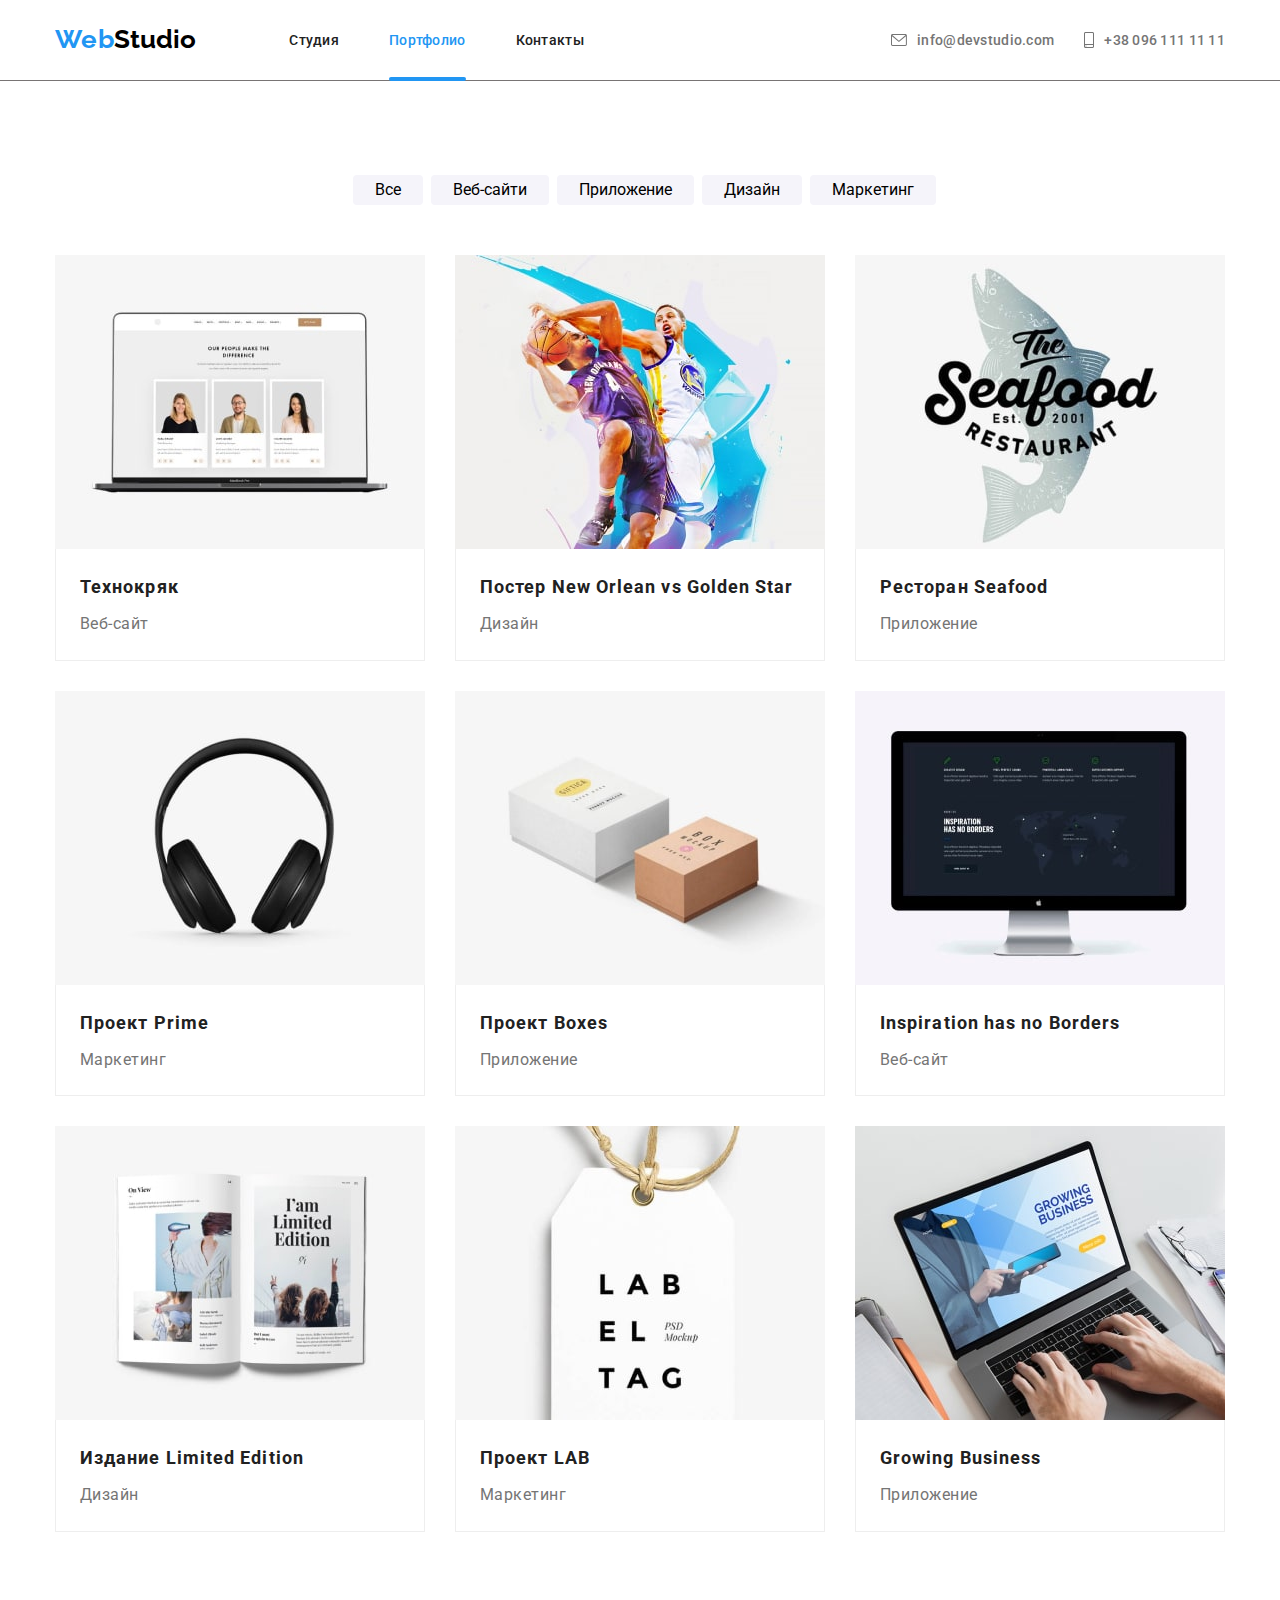
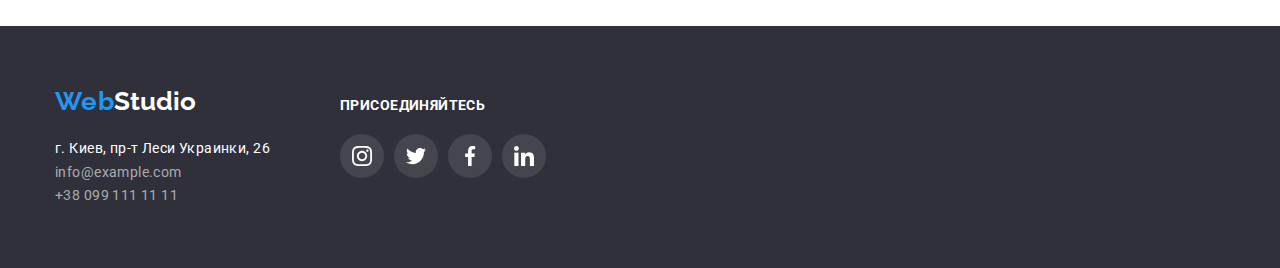
==== commit b79d25e8: "5.7" ====
--- a/portfolio.html
+++ b/portfolio.html
@@ -1,88 +1,103 @@
 <!DOCTYPE html>
 <html lang="en">
+  <head>
+    <meta charset="UTF-8" />
+    <meta http-equiv="X-UA-Compatible" content="IE=edge" />
+    <meta name="viewport" content="width=device-width, initial-scale=1.0" />
+    <title>Document</title>
+    <link
+      rel="stylesheet"
+      href="https://cdnjs.cloudflare.com/ajax/libs/modern-normalize/1.0.0/modern-normalize.min.css"
+    />
+    <link rel="stylesheet" href="css/styles.css" />
+    <link rel="preconnect" href="https://fonts.googleapis.com" />
+    <link rel="preconnect" href="https://fonts.gstatic.com" crossorigin />
+    <link
+      href="https://fonts.googleapis.com/css2?family=Raleway:wght@700&family=Roboto:wght@400;500;700;900&display=swap"
+      rel="stylesheet"
+    />
+  </head>
 
-<head>
-  <meta charset="UTF-8" />
-  <meta http-equiv="X-UA-Compatible" content="IE=edge" />
-  <meta name="viewport" content="width=device-width, initial-scale=1.0" />
-  <title>Document</title>
-  <link rel="stylesheet"
-    href="https://cdnjs.cloudflare.com/ajax/libs/modern-normalize/1.0.0/modern-normalize.min.css" />
-  <link rel="stylesheet" href="css/styles.css" />
-  <link rel="preconnect" href="https://fonts.googleapis.com">
-  <link rel="preconnect" href="https://fonts.gstatic.com" crossorigin>
-  <link href="https://fonts.googleapis.com/css2?family=Raleway:wght@700&family=Roboto:wght@400;500;700;900&display=swap"
-    rel="stylesheet">
-</head>
+  <body>
+    <header class="header">
+      <div class="header__container header-liner">
+        <nav class="nav">
+          <a class="logo" href="#"><span class="logo-akcent">Web</span>Studio</a>
+          <ul class="nav-list list">
+            <li><a class="nav-link" href="./index.html">Студия</a></li>
+            <li><a class="nav-link active current" href="./portfolio.html">Портфолио</a></li>
+            <li><a class="nav-link" href="">Контакты</a></li>
+          </ul>
+        </nav>
+        <ul class="contact-list">
+          <li class="contact-item">
+            <a class="contact-link" href="mailto:info@devstudio.com">
+              <svg class="contact-icon" width="16" height="12">
+                <use href="./images/icons.svg#icon-envelope-hover"></use>
+              </svg>
+              info@devstudio.com</a
+            >
+          </li>
+          <li class="contact-item">
+            <a class="contact-link" href="tel:+380961111111">
+              <svg class="contact-icon" width="10" height="16">
+                <use href="./images/icons.svg#icon-smartphone"></use>
+              </svg>
+              +38 096 111 11 11</a
+            >
+          </li>
+        </ul>
+      </div>
+    </header>
+    <main>
+      <section class="section">
+        <div class="container">
+          <ul class="filter">
+            <li class="filter-item">
+              <button class="filter-btn" type="button">Все</button>
+            </li>
+            <li class="filter-item">
+              <button class="filter-btn" type="button">Веб-сайти</button>
+            </li>
+            <li class="filter-item">
+              <button class="filter-btn" type="button">Приложение</button>
+            </li>
+            <li class="filter-item">
+              <button class="filter-btn" type="button">Дизайн</button>
+            </li>
+            <li class="filter-item">
+              <button class="filter-btn" type="button">Маркетинг</button>
+            </li>
+          </ul>
+          <ul class="portfolio card-set">
+            <li class="portfolio-item">
+              <a href="" class="portfolio-link">
+                <div class="portfolio-photo">
+                  <img src="./images/portfolio/port_img_1.jpg" alt="презентація на ноутбуці" width="370" height="294" />
+                  <div class="portfolio-hover">
+                    <p class="portfolio-hover-text">
+                      Ресурс предлагает комплексные предложения с разным уровнем функционала и сервисов. Все это
+                      позволит посетителю получить исчерпывающие сведения о компании или частном лице.
+                    </p>
+                  </div>
+                </div>
 
-<body>
-  <header class="header">
-    <div class="header__container header-liner">
-      <nav class="nav">
-        <a class="logo" href="#"><span class="logo-akcent">Web</span>Studio</a>
-        <ul class="nav-list list ">
-          <li><a class="nav-link" href="./index.html">Студия</a></li>
-          <li><a class="nav-link active current" href="./portfolio.html">Портфолио</a></li>
-          <li><a class="nav-link" href="">Контакты</a></li>
-        </ul>
-      </nav>
-      <ul class="contact-list">
-        <li class="contact-item">
-          <a class="contact-link" href="mailto:info@devstudio.com"> <svg class="contact-icon" width="16" height="12">
-              <use href="./images/icons.svg#icon-envelope-hover"></use>
-            </svg>
-            info@devstudio.com</a>
-        </li>
-        <li class="contact-item">
-          <a class="contact-link" href="tel:+380961111111"> <svg class="contact-icon" width="10" height="16">
-              <use href="./images/icons.svg#icon-smartphone"></use>
-            </svg> +38 096 111 11 11</a>
-        </li>
-      </ul>
-    </div>
-    <main>
-      <section class="section ">
-        <div class="container">
-          <ul class="filter ">
-            <li class="filter-item">
-              <button class="filter-btn" type="button">Все</button>
-            </li>
-            <li class="filter-item">
-              <button class="filter-btn" type="button">Веб-сайти</button>
-            </li>
-            <li class="filter-item">
-              <button class="filter-btn" type="button">Приложение</button>
-            </li>
-            <li class="filter-item">
-              <button class="filter-btn" type="button">Дизайн</button>
-            </li>
-            <li class="filter-item">
-              <button class="filter-btn" type="button">Маркетинг</button>
-            </li>
-          </ul>
-          <ul class="portfolio card-set">
-            <li class="portfolio-item">
-              <a href="" class="portfolio-link">
-                <div class="portfolio-photo">
-                  <img src="./images/portfolio/port_img_1.jpg" alt="презентація на ноутбуці" width="370" height="294"/>
-                <div class="portfolio-hover"> 
-                   <p class="portfolio-hover-text">Ресурс предлагает комплексные предложения с разным уровнем функционала и сервисов. 
-                  Все это позволит посетителю получить исчерпывающие сведения о компании или частном лице.</p> </div>
-                </div> 
- 
-              <div class="portfolio-text">
-                <h3 class="portfolio-title">Технокряк</h3>
-                <p class="portfolio-subtitle">Веб-сайт</p>
-              </div>
-              </a>
-            </li>
-            <li class="portfolio-item">
-              <a href="" class="portfolio-link">
-                 <div class="portfolio-photo">
-                <img src="./images/portfolio/port_img_2.jpg" alt="постер" width="370" height="294" />
-                <div class="portfolio-hover"> 
-                   <p class="portfolio-hover-text">Ресурс предлагает комплексные предложения с разным уровнем функционала и сервисов. 
-                  Все это позволит посетителю получить исчерпывающие сведения о компании или частном лице.</p> </div>
+                <div class="portfolio-text">
+                  <h3 class="portfolio-title">Технокряк</h3>
+                  <p class="portfolio-subtitle">Веб-сайт</p>
+                </div>
+              </a>
+            </li>
+            <li class="portfolio-item">
+              <a href="" class="portfolio-link">
+                <div class="portfolio-photo">
+                  <img src="./images/portfolio/port_img_2.jpg" alt="постер" width="370" height="294" />
+                  <div class="portfolio-hover">
+                    <p class="portfolio-hover-text">
+                      Ресурс предлагает комплексные предложения с разным уровнем функционала и сервисов. Все это
+                      позволит посетителю получить исчерпывающие сведения о компании или частном лице.
+                    </p>
+                  </div>
                 </div>
                 <!-- <div class="portfolio-hover-text">
                   <p class="qwerty">Ресурс предлагает комплексные предложения с разным уровнем функционала и сервисов. 
@@ -98,10 +113,13 @@
             <li class="portfolio-item">
               <a href="" class="portfolio-link">
                 <div class="portfolio-photo">
-                <img src="./images/portfolio/port_img_3.jpg" alt="ресторан" width="370" height="294" />
-                 <div class="portfolio-hover"> 
-                   <p class="portfolio-hover-text">Ресурс предлагает комплексные предложения с разным уровнем функционала и сервисов. 
-                  Все это позволит посетителю получить исчерпывающие сведения о компании или частном лице.</p> </div>
+                  <img src="./images/portfolio/port_img_3.jpg" alt="ресторан" width="370" height="294" />
+                  <div class="portfolio-hover">
+                    <p class="portfolio-hover-text">
+                      Ресурс предлагает комплексные предложения с разным уровнем функционала и сервисов. Все это
+                      позволит посетителю получить исчерпывающие сведения о компании или частном лице.
+                    </p>
+                  </div>
                 </div>
                 <div class="portfolio-text">
                   <h3 class="portfolio-title">Ресторан Seafood</h3>
@@ -112,10 +130,13 @@
             <li class="portfolio-item">
               <a href="" class="portfolio-link">
                 <div class="portfolio-photo">
-                <img src="./images/portfolio/port_img_4.jpg" alt="наушніки" width="370" height="294" />
-                 <div class="portfolio-hover"> 
-                   <p class="portfolio-hover-text">Ресурс предлагает комплексные предложения с разным уровнем функционала и сервисов. 
-                  Все это позволит посетителю получить исчерпывающие сведения о компании или частном лице.</p> </div>
+                  <img src="./images/portfolio/port_img_4.jpg" alt="наушніки" width="370" height="294" />
+                  <div class="portfolio-hover">
+                    <p class="portfolio-hover-text">
+                      Ресурс предлагает комплексные предложения с разным уровнем функционала и сервисов. Все это
+                      позволит посетителю получить исчерпывающие сведения о компании или частном лице.
+                    </p>
+                  </div>
                 </div>
                 <div class="portfolio-text">
                   <h3 class="portfolio-title">Проект Prime</h3>
@@ -125,11 +146,14 @@
             </li>
             <li class="portfolio-item">
               <a href="" class="portfolio-link">
-                 <div class="portfolio-photo">
-                <img src="./images/portfolio/port_img_5.jpg" alt="проект" width="370" height="294" />
-                 <div class="portfolio-hover"> 
-                   <p class="portfolio-hover-text">Ресурс предлагает комплексные предложения с разным уровнем функционала и сервисов. 
-                  Все это позволит посетителю получить исчерпывающие сведения о компании или частном лице.</p> </div>
+                <div class="portfolio-photo">
+                  <img src="./images/portfolio/port_img_5.jpg" alt="проект" width="370" height="294" />
+                  <div class="portfolio-hover">
+                    <p class="portfolio-hover-text">
+                      Ресурс предлагает комплексные предложения с разным уровнем функционала и сервисов. Все это
+                      позволит посетителю получить исчерпывающие сведения о компании или частном лице.
+                    </p>
+                  </div>
                 </div>
                 <div class="portfolio-text">
                   <h3 class="portfolio-title">Проект Boxes</h3>
@@ -139,11 +163,14 @@
             </li>
             <li class="portfolio-item">
               <a href="" class="portfolio-link">
-                 <div class="portfolio-photo">
-                <img src="./images/portfolio/port_img_6.jpg" alt="монітор" width="370" height="294" />
-                 <div class="portfolio-hover"> 
-                   <p class="portfolio-hover-text">Ресурс предлагает комплексные предложения с разным уровнем функционала и сервисов. 
-                  Все это позволит посетителю получить исчерпывающие сведения о компании или частном лице.</p> </div>
+                <div class="portfolio-photo">
+                  <img src="./images/portfolio/port_img_6.jpg" alt="монітор" width="370" height="294" />
+                  <div class="portfolio-hover">
+                    <p class="portfolio-hover-text">
+                      Ресурс предлагает комплексные предложения с разным уровнем функционала и сервисов. Все это
+                      позволит посетителю получить исчерпывающие сведения о компании или частном лице.
+                    </p>
+                  </div>
                 </div>
                 <div class="portfolio-text">
                   <h3 class="portfolio-title">Inspiration has no Borders</h3>
@@ -153,11 +180,14 @@
             </li>
             <li class="portfolio-item">
               <a href="" class="portfolio-link">
-                 <div class="portfolio-photo">
-                <img src="./images/portfolio/port_img_7.jpg" alt="книга" width="370" height="294" />
-                 <div class="portfolio-hover"> 
-                   <p class="portfolio-hover-text">Ресурс предлагает комплексные предложения с разным уровнем функционала и сервисов. 
-                  Все это позволит посетителю получить исчерпывающие сведения о компании или частном лице.</p> </div>
+                <div class="portfolio-photo">
+                  <img src="./images/portfolio/port_img_7.jpg" alt="книга" width="370" height="294" />
+                  <div class="portfolio-hover">
+                    <p class="portfolio-hover-text">
+                      Ресурс предлагает комплексные предложения с разным уровнем функционала и сервисов. Все это
+                      позволит посетителю получить исчерпывающие сведения о компании или частном лице.
+                    </p>
+                  </div>
                 </div>
                 <div class="portfolio-text">
                   <h3 class="portfolio-title">Издание Limited Edition</h3>
@@ -167,11 +197,14 @@
             </li>
             <li class="portfolio-item">
               <a href="" class="portfolio-link">
-                 <div class="portfolio-photo">
-                <img src="./images/portfolio/port_img_8.jpg" alt="ярлик" width="370" height="294" /> 
-                <div class="portfolio-hover"> 
-                   <p class="portfolio-hover-text">Ресурс предлагает комплексные предложения с разным уровнем функционала и сервисов. 
-                  Все это позволит посетителю получить исчерпывающие сведения о компании или частном лице.</p> </div>
+                <div class="portfolio-photo">
+                  <img src="./images/portfolio/port_img_8.jpg" alt="ярлик" width="370" height="294" />
+                  <div class="portfolio-hover">
+                    <p class="portfolio-hover-text">
+                      Ресурс предлагает комплексные предложения с разным уровнем функционала и сервисов. Все это
+                      позволит посетителю получить исчерпывающие сведения о компании или частном лице.
+                    </p>
+                  </div>
                 </div>
                 <div class="portfolio-text">
                   <h3 class="portfolio-title">Проект LAB</h3>
@@ -181,11 +214,14 @@
             </li>
             <li class="portfolio-item">
               <a href="" class="portfolio-link">
-                 <div class="portfolio-photo">
-                <img src="./images/portfolio/port_img_9.jpg" alt="друкує на ноутбуці" width="370" height="294" />
-                 <div class="portfolio-hover"> 
-                   <p class="portfolio-hover-text">Ресурс предлагает комплексные предложения с разным уровнем функционала и сервисов. 
-                  Все это позволит посетителю получить исчерпывающие сведения о компании или частном лице.</p> </div>
+                <div class="portfolio-photo">
+                  <img src="./images/portfolio/port_img_9.jpg" alt="друкує на ноутбуці" width="370" height="294" />
+                  <div class="portfolio-hover">
+                    <p class="portfolio-hover-text">
+                      Ресурс предлагает комплексные предложения с разным уровнем функционала и сервисов. Все это
+                      позволит посетителю получить исчерпывающие сведения о компании или частном лице.
+                    </p>
+                  </div>
                 </div>
                 <div class="portfolio-text">
                   <h3 class="portfolio-title">Growing Business</h3>
@@ -200,47 +236,57 @@
     <footer class="footer">
       <div class="container footer-all">
         <div class="">
-      <a class="logo logo-white" href="#"><span class="logo-akcent">Web</span>Studio</a>
-      <address>
-        <ul >
-          <li>
-            <a
-              class="footer-link"  target="_blank"  rel="noopener noreferrer" 
-              href="https://www.google.com/maps/d/viewer?mid=10uSM3H-mIU3GznYo2szRIEphczw&hl=en_US&ll=50.42732700000001%2C30.538092&z=17"
-              >г. Киев, пр-т Леси Украинки, 26</a
-            >
-          </li>
-          <li><a class="footer-link link-transparency" href="mailto:info@example.com">info@example.com</a></li>
-          <li><a class="footer-link link-transparency" href="tel:+380991111111">+38 099 111 11 11</a></li>
-        </ul>
-      </address>
-      </div>
-      <div class="footer-soc">
-        <h2 class="footer-soc-title"> присоединяйтесь</h2>
-       <ul class="team-soc-list">
-              <li class="team-soc-item"><a href="" class="team-soc-link">
+          <a class="logo logo-white" href="#"><span class="logo-akcent">Web</span>Studio</a>
+          <address>
+            <ul>
+              <li>
+                <a
+                  class="footer-link"
+                  target="_blank"
+                  rel="noopener noreferrer"
+                  href="https://www.google.com/maps/d/viewer?mid=10uSM3H-mIU3GznYo2szRIEphczw&hl=en_US&ll=50.42732700000001%2C30.538092&z=17"
+                  >г. Киев, пр-т Леси Украинки, 26</a
+                >
+              </li>
+              <li><a class="footer-link link-transparency" href="mailto:info@example.com">info@example.com</a></li>
+              <li><a class="footer-link link-transparency" href="tel:+380991111111">+38 099 111 11 11</a></li>
+            </ul>
+          </address>
+        </div>
+        <div class="footer-soc">
+          <h2 class="footer-soc-title">присоединяйтесь</h2>
+          <ul class="team-soc-list">
+            <li class="team-soc-item">
+              <a href="" class="team-soc-link">
                 <svg class="team-soc-icon icon-white" width="20" height="20">
                   <use href="./images/icons.svg#icon-team_logo_1"></use>
                 </svg>
-              </a></li>
-              <li class="team-soc-item"><a href="" class="team-soc-link">
-                 <svg class="team-soc-icon icon-white" width="20" height="20">
+              </a>
+            </li>
+            <li class="team-soc-item">
+              <a href="" class="team-soc-link">
+                <svg class="team-soc-icon icon-white" width="20" height="20">
                   <use href="./images/icons.svg#icon-team_logo_2"></use>
                 </svg>
-              </a></li>
-              <li class="team-soc-item"><a href="" class="team-soc-link">
-                 <svg class="team-soc-icon icon-white" width="20" height="20">
+              </a>
+            </li>
+            <li class="team-soc-item">
+              <a href="" class="team-soc-link">
+                <svg class="team-soc-icon icon-white" width="20" height="20">
                   <use href="./images/icons.svg#icon-team_logo_3"></use>
                 </svg>
-              </a></li>
-              <li class="team-soc-item"><a href="" class="team-soc-link">
-                 <svg class="team-soc-icon icon-white" width="20" height="20">
+              </a>
+            </li>
+            <li class="team-soc-item">
+              <a href="" class="team-soc-link">
+                <svg class="team-soc-icon icon-white" width="20" height="20">
                   <use href="./images/icons.svg#icon-team_logo_4"></use>
                 </svg>
-              </a></li>
-             </ul>
-      </div>
+              </a>
+            </li>
+          </ul>
+        </div>
       </div>
     </footer>
-</body>
-</html>+  </body>
+</html>
--- a/css/styles.css
+++ b/css/styles.css
@@ -194,7 +194,7 @@
 .contact-icon {
   fill: #757575;
   margin-right: 10px;
-  transition: color 250ms cubic-bezier(0.4, 0, 0.2, 1);
+  transition: fill 250ms cubic-bezier(0.4, 0, 0.2, 1);
 }
 .contact-item {
   display: flex;
@@ -218,6 +218,7 @@
 .footer-link:focus {
   color: var(--accent-color);
 }
+
 .button {
   background-color: var(--accent-color);
   color: var(--white);
@@ -246,7 +247,9 @@
   border-radius: 4px;
   font-size: 16px;
   padding: 6px 22px;
-  transition: 250ms cubic-bezier(0.4, 0, 0.2, 1);
+  transition: background-color 250ms cubic-bezier(0.4, 0, 0.2, 1);
+  transition: color 250ms cubic-bezier(0.4, 0, 0.2, 1);
+  transition: box-shadow 250ms cubic-bezier(0.4, 0, 0.2, 1);
 }
 .filter-item:not(:last-child) {
   margin-right: 8px;
@@ -426,57 +429,68 @@
   fill: #afb1b8;
   transition: fill 250ms cubic-bezier(0.4, 0, 0.2, 1);
 }
-.team-soc-link:hover {
+.team-soc-link:hover,
+.team-soc-link:focus {
   background-color: var(--accent-color);
 }
-.team-soc-link:hover .team-soc-icon {
+.team-soc-link:hover .team-soc-icon,
+.team-soc-link:focus .team-soc-icon {
   fill: #fff;
 }
+/* .client-link { */
+/* width: 170px;
+  height: 92px; */
+/* border: 1px; */
+/* background-color: tomato; */
+/* display: flex;
+  align-items: center;
+  justify-content: center; */
+
 .client-link {
-  /* width: 170px;
-  height: 92px; */
-  /* border: 1px; */
-  /* background-color: tomato; */
-  /* display: flex;
-  align-items: center;
-  justify-content: center; */
-}
-.client-list {
-  display: flex;
-  justify-content: center;
-  align-content: center;
-}
-.client-icon {
-  fill: #afb1b8;
-  transition: fill 2500ms cubic-bezier(0.4, 0, 0.2, 1);
-}
-.client-item + .client-item {
-  margin-left: 30px;
-}
-.client-item {
   width: 170px;
   /* padding: 16px 32px; */
   height: 92px;
   border: 1px solid #afb1b8;
   border-radius: 4px;
+  box-sizing: border-box;
   display: flex;
   align-items: center;
   justify-content: center;
   transition: border 250ms cubic-bezier(0.4, 0, 0.2, 1);
-}
-.client-item:hover {
+  /* transition-property: ; */
+}
+
+.client-list {
+  display: flex;
+  justify-content: center;
+  align-content: center;
+}
+
+.client-icon {
+  fill: #afb1b8;
+  transition: fill 250ms cubic-bezier(0.4, 0, 0.2, 1);
+}
+
+.client-item + .client-item {
+  margin-left: 30px;
+}
+
+.client-link:hover,
+.client-link:focus {
   border: 1px solid var(--accent-color);
 }
-.client-item:hover .client-icon {
+.client-link:hover .client-icon,
+.client-link:focus .client-icon {
   fill: #2196f3;
 }
+
 .portfolio-item {
   width: 370px;
-  transition: 250ms cubic-bezier(0.4, 0, 0.2, 1);
+  /* transition: 250ms cubic-bezier(0.4, 0, 0.2, 1); */
 }
 .portfolio-link {
   display: block;
-  transition: 250ms cubic-bezier(0.4, 0, 0.2, 1);
+  transition: box-shadow 250ms cubic-bezier(0.4, 0, 0.2, 1);
 }
 .portfolio-photo {
   position: relative;
@@ -491,9 +505,10 @@
   display: flex;
   align-items: center;
   text-align: center;
-  transition: 250ms cubic-bezier(0.4, 0, 0.2, 1);
-}
-.portfolio-link:hover .portfolio-hover {
+  transition: transform 250ms cubic-bezier(0.4, 0, 0.2, 1);
+}
+.portfolio-link:hover .portfolio-hover,
+.portfolio-link:focus .portfolio-hover {
   transform: translateY(-294px);
 }
 
@@ -573,7 +588,7 @@
   font-size: 14px;
   line-height: 1.7;
   letter-spacing: 0.03em;
-  transition: 250ms cubic-bezier(0.4, 0, 0.2, 1);
+  transition: color 250ms cubic-bezier(0.4, 0, 0.2, 1);
 }
 
 /* border : 1px solid #000000; */
@@ -646,13 +661,16 @@
   box-shadow: 0px 4px 4px rgba(0, 0, 0, 0.15);
   border-radius: 4px;
   border: none;
-  padding: 10px;
+  /* padding-left: 29px;
+  padding: 10px; */
   color: var(--white);
   margin-left: 12px;
-  /* display: block; */
+  display: flex;
+  align-items: center;
+  justify-content: center;
 }
 .subscribe-icon {
-  margin: 12px 10px;
+  margin: 13px 10px;
 }
 /* .footer-link-text {
   color: var(--white);
@@ -681,34 +699,53 @@
   background-color: rgba(0, 0, 0, 0.2);
   transition: opacity 250ms cubic-bezier(0.4, 0, 0.2, 1);
 }
+/* .backdrop.is-hidden .modal {
+  transform: translate(-50%, -50%) scale(0) rotate(-180deg);
+} */
 .modal {
   position: absolute;
-  min-width: 540px;
-  height: 540px;
+  width: 540px;
+  min-height: 600px;
   background-color: #fff;
   top: 50%;
   left: 50%;
-  transform: translate(-50%, -50%);
+  transform: translate(-50%, -50%) scale(1) rotate(0);
   transition: 250ms cubic-bezier(0.4, 0, 0.2, 1);
   border-radius: 4px;
-  padding: 10px;
+  padding: 40px;
+  background-color: #fff;
 }
 .modal-button {
-  display: block;
+  /* display: block; */
+  position: absolute;
+  top: 10px;
+  right: 10px;
   width: 30px;
   height: 30px;
   border-radius: 50%;
   border: 1px solid rgba(0, 0, 0, 0.1);
-  background-color: #fff;
+  background-color: transparent;
   display: flex;
   justify-content: center;
   align-items: center;
   transition: 250ms cubic-bezier(0.4, 0, 0.2, 1);
 }
 
-.modal-navigation {
+/* .modal-navigation {
   display: flex;
   justify-content: flex-end;
+} */
+.modal-title {
+  font-weight: 700;
+  font-size: 20px;
+  line-height: 1.15;
+  letter-spacing: 0.03em;
+  color: #212121;
+  text-align: center;
+  margin-bottom: 20px;
+}
+.modal-field {
+  margin-bottom: 10px;
 }
 
 /* .modal-button-icon {
